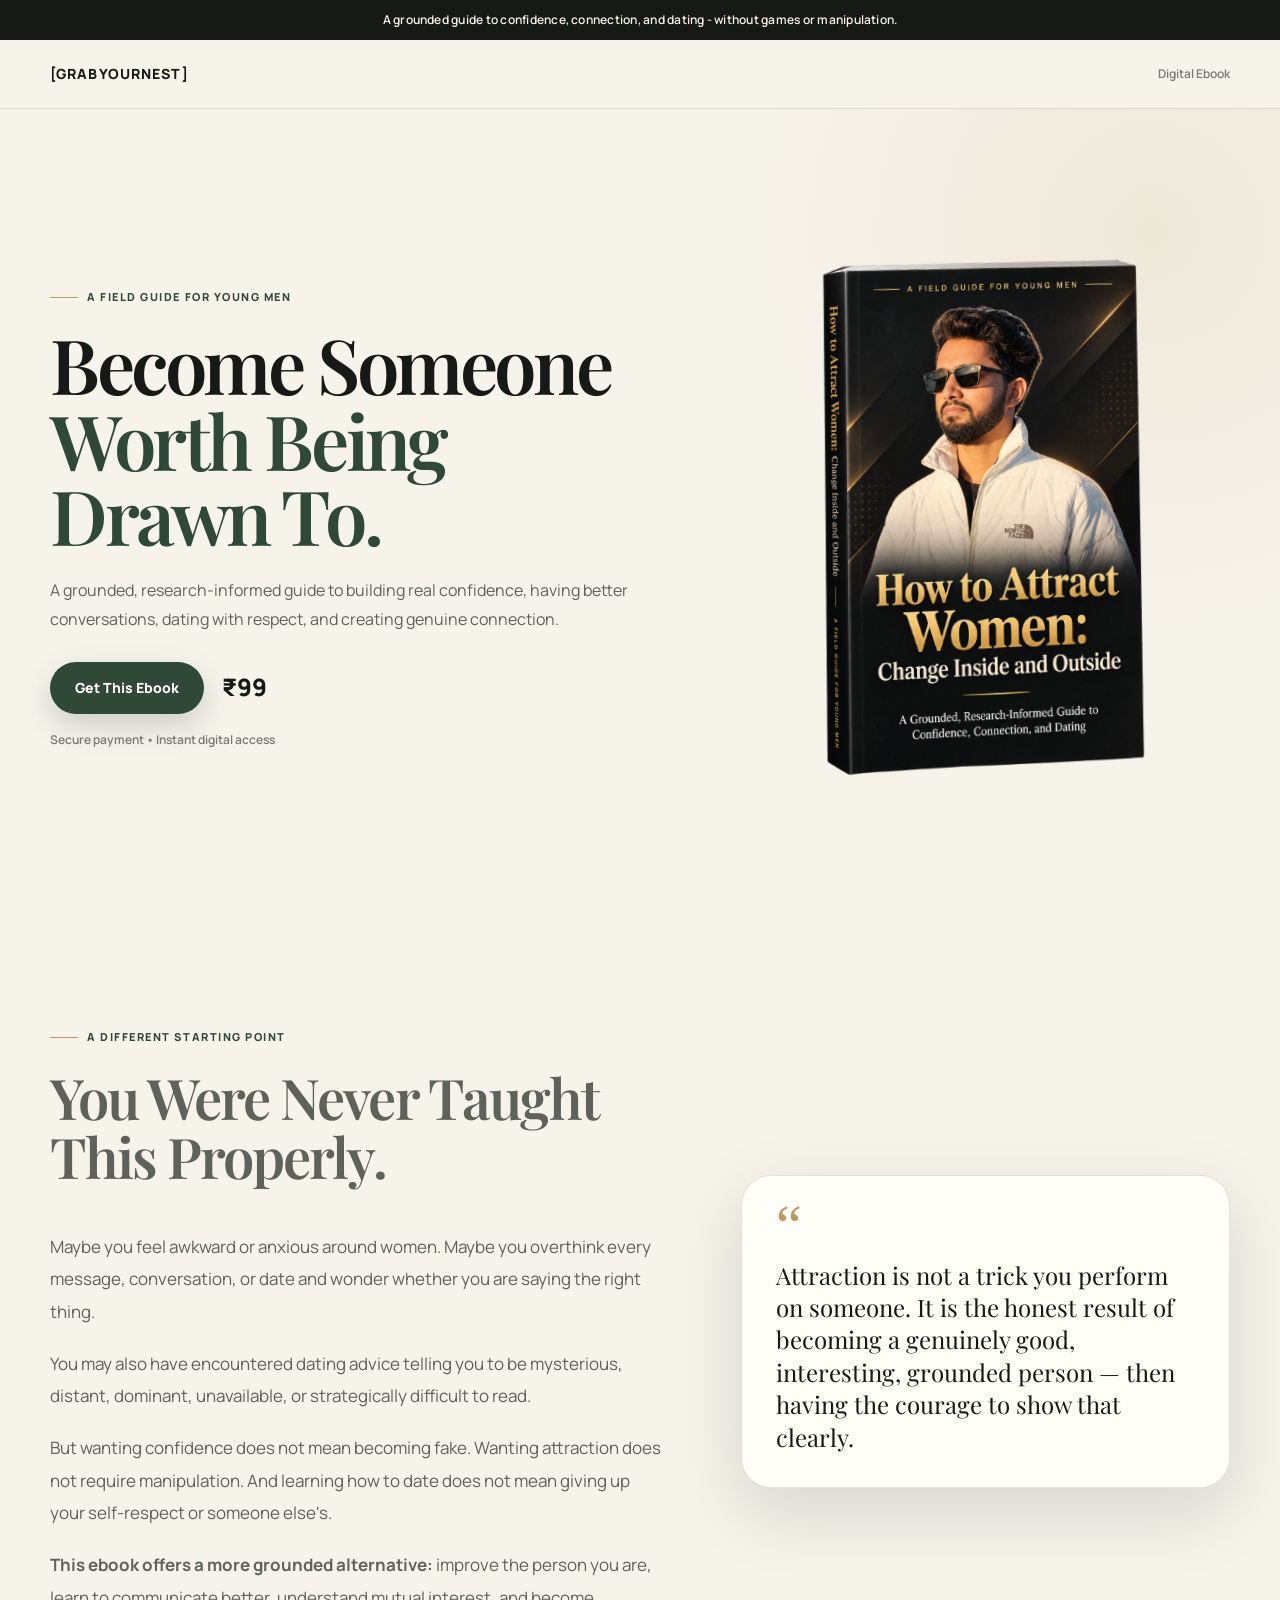
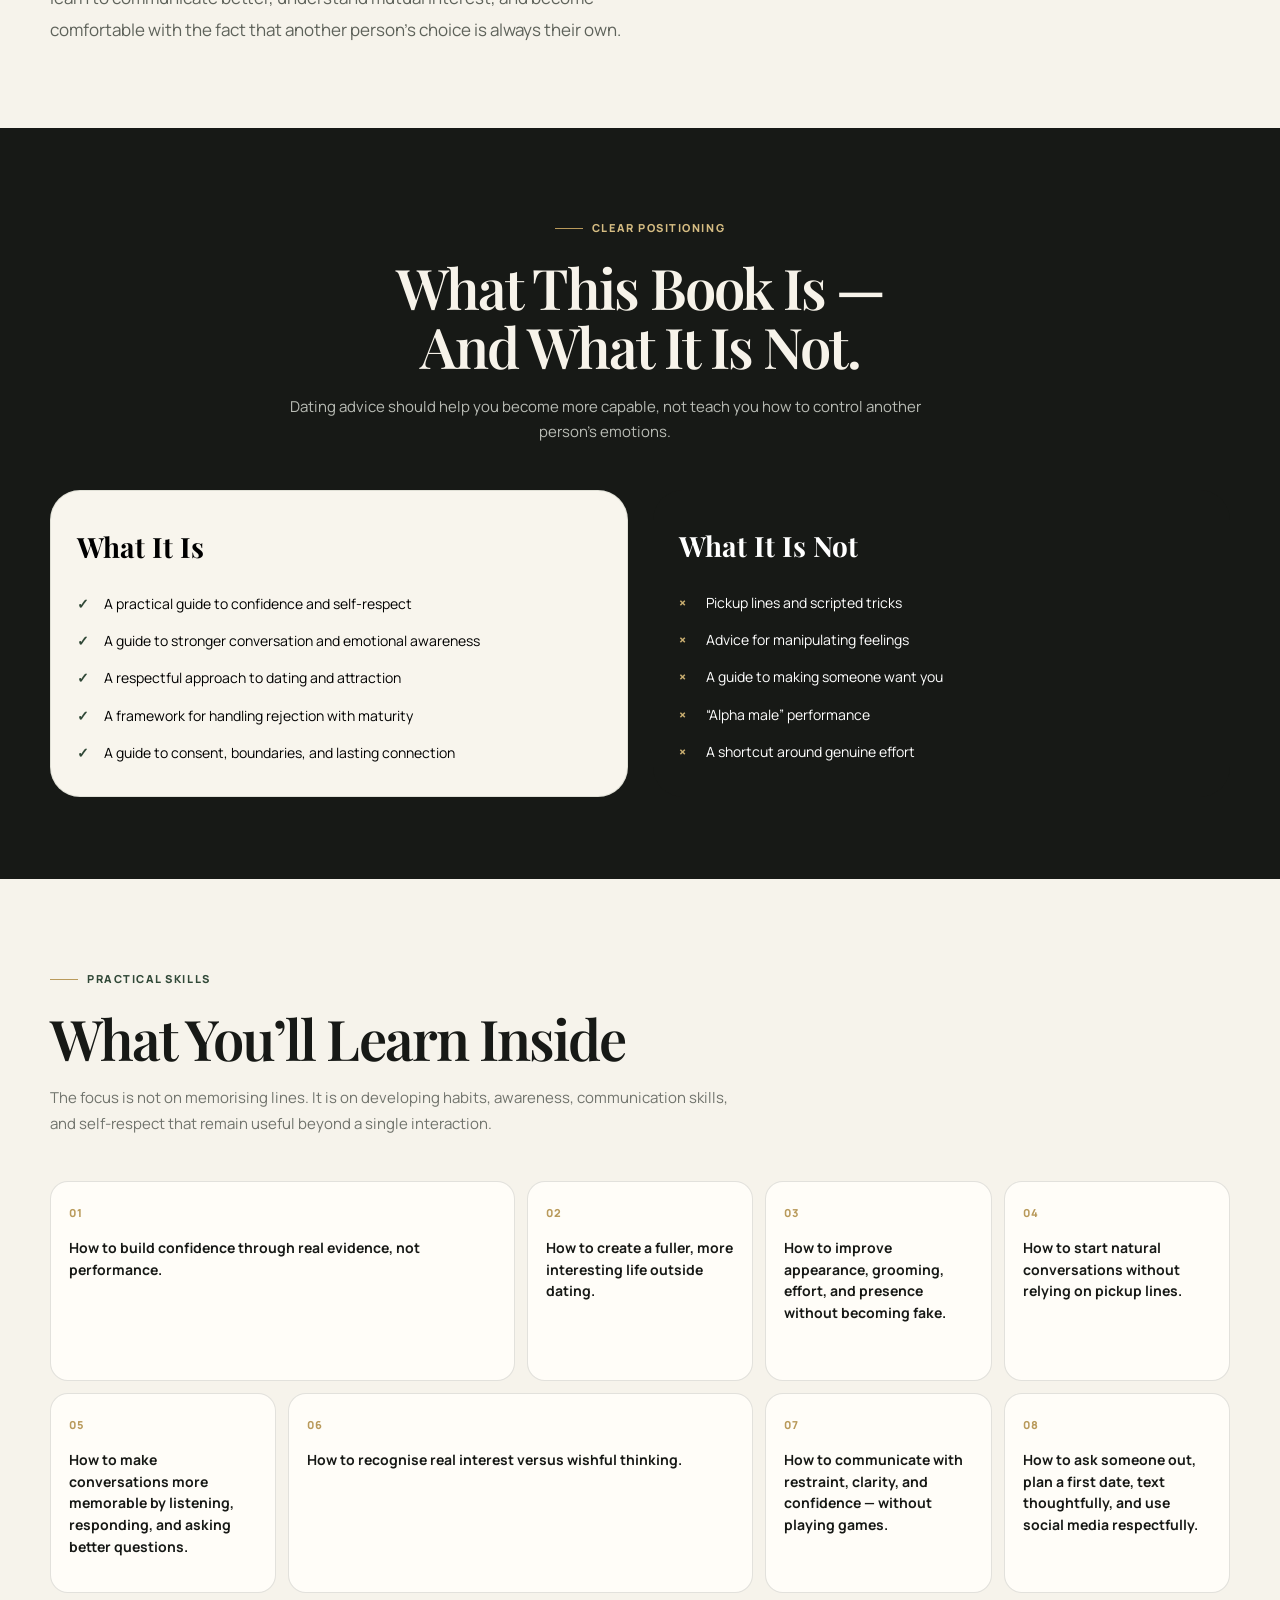
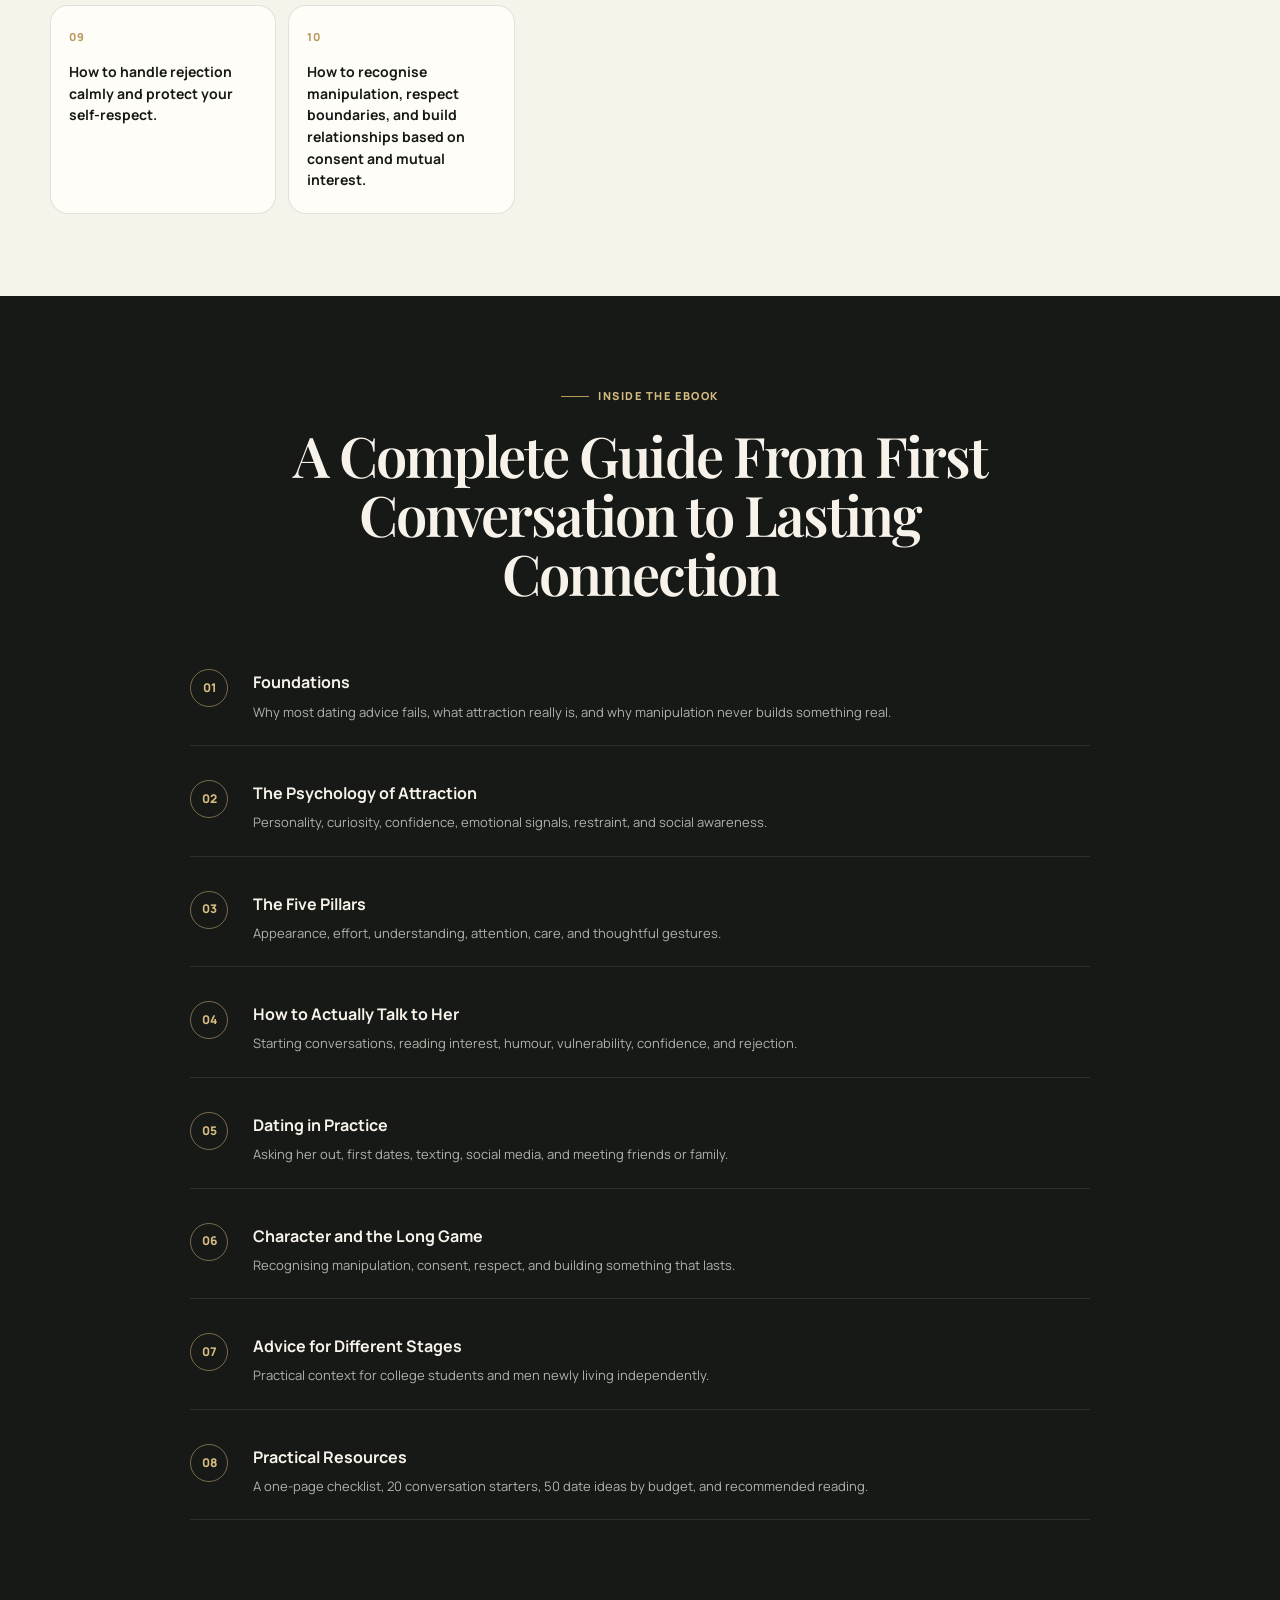
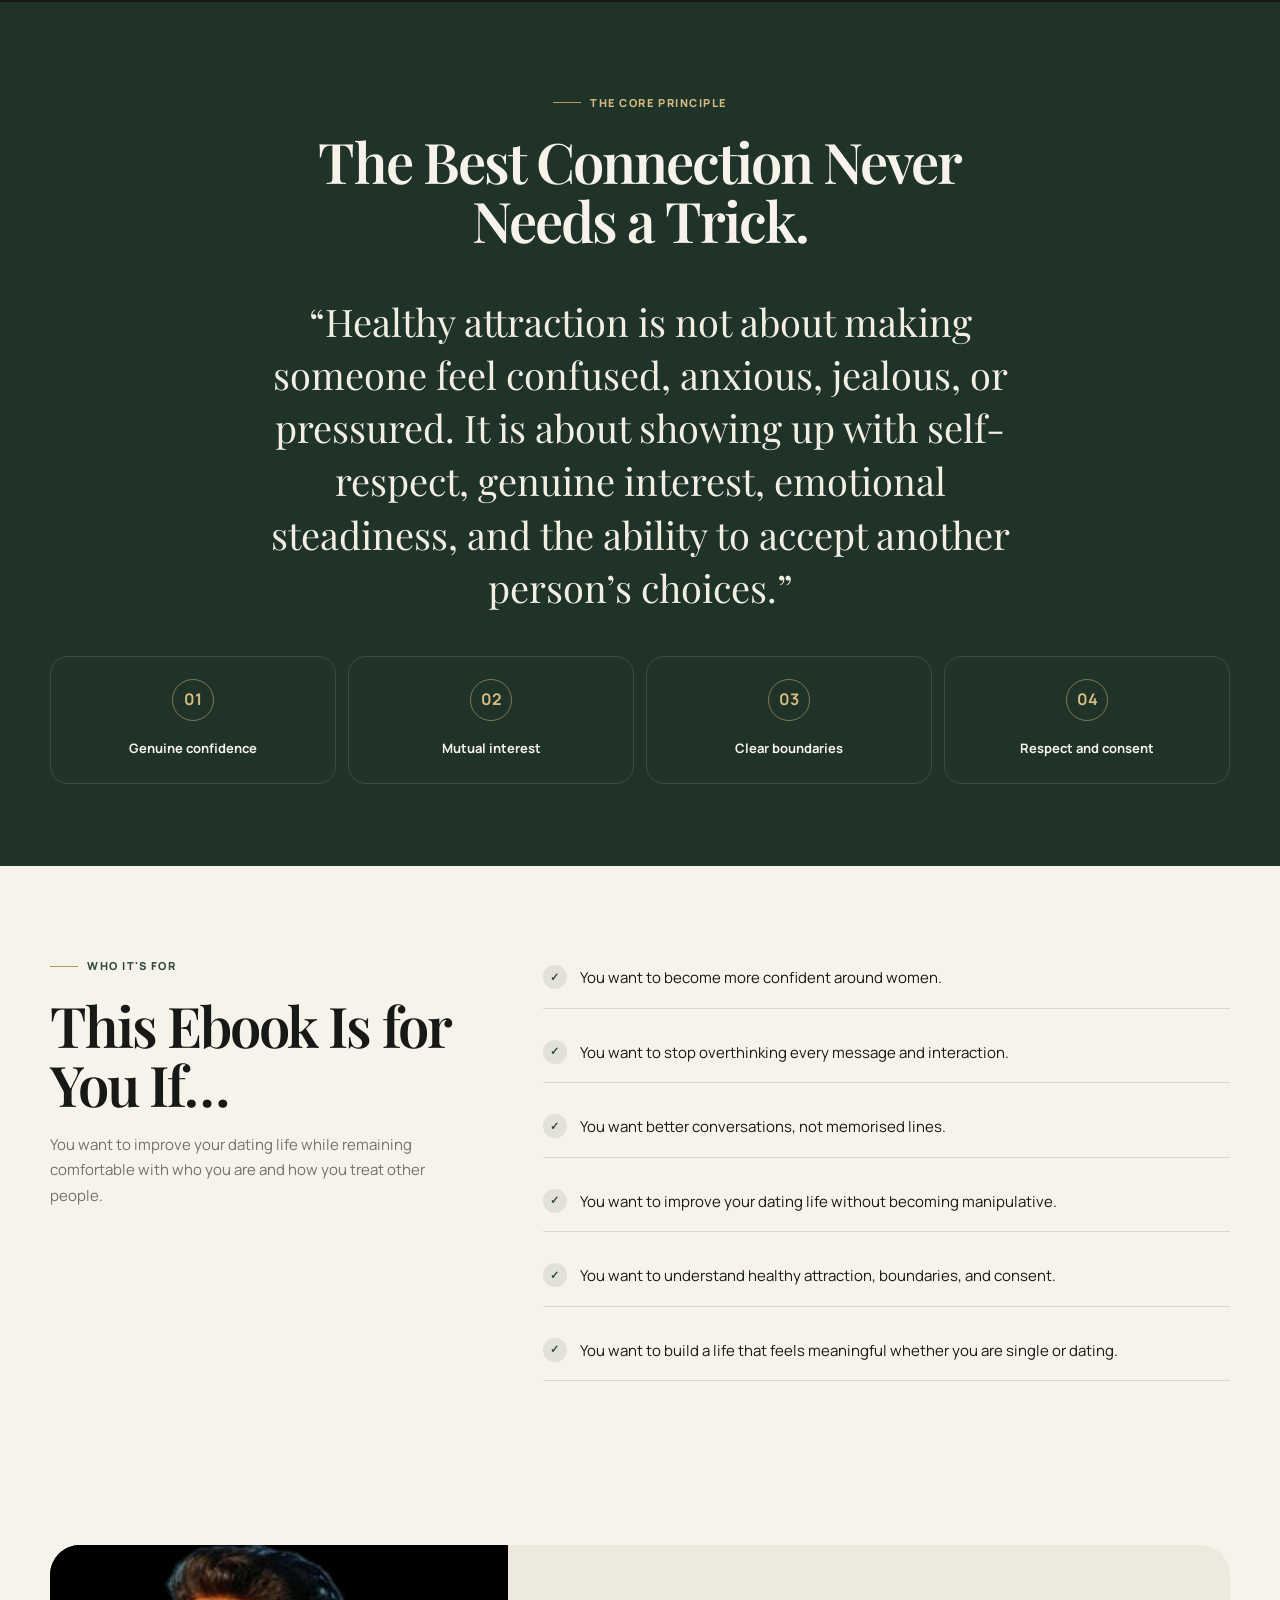
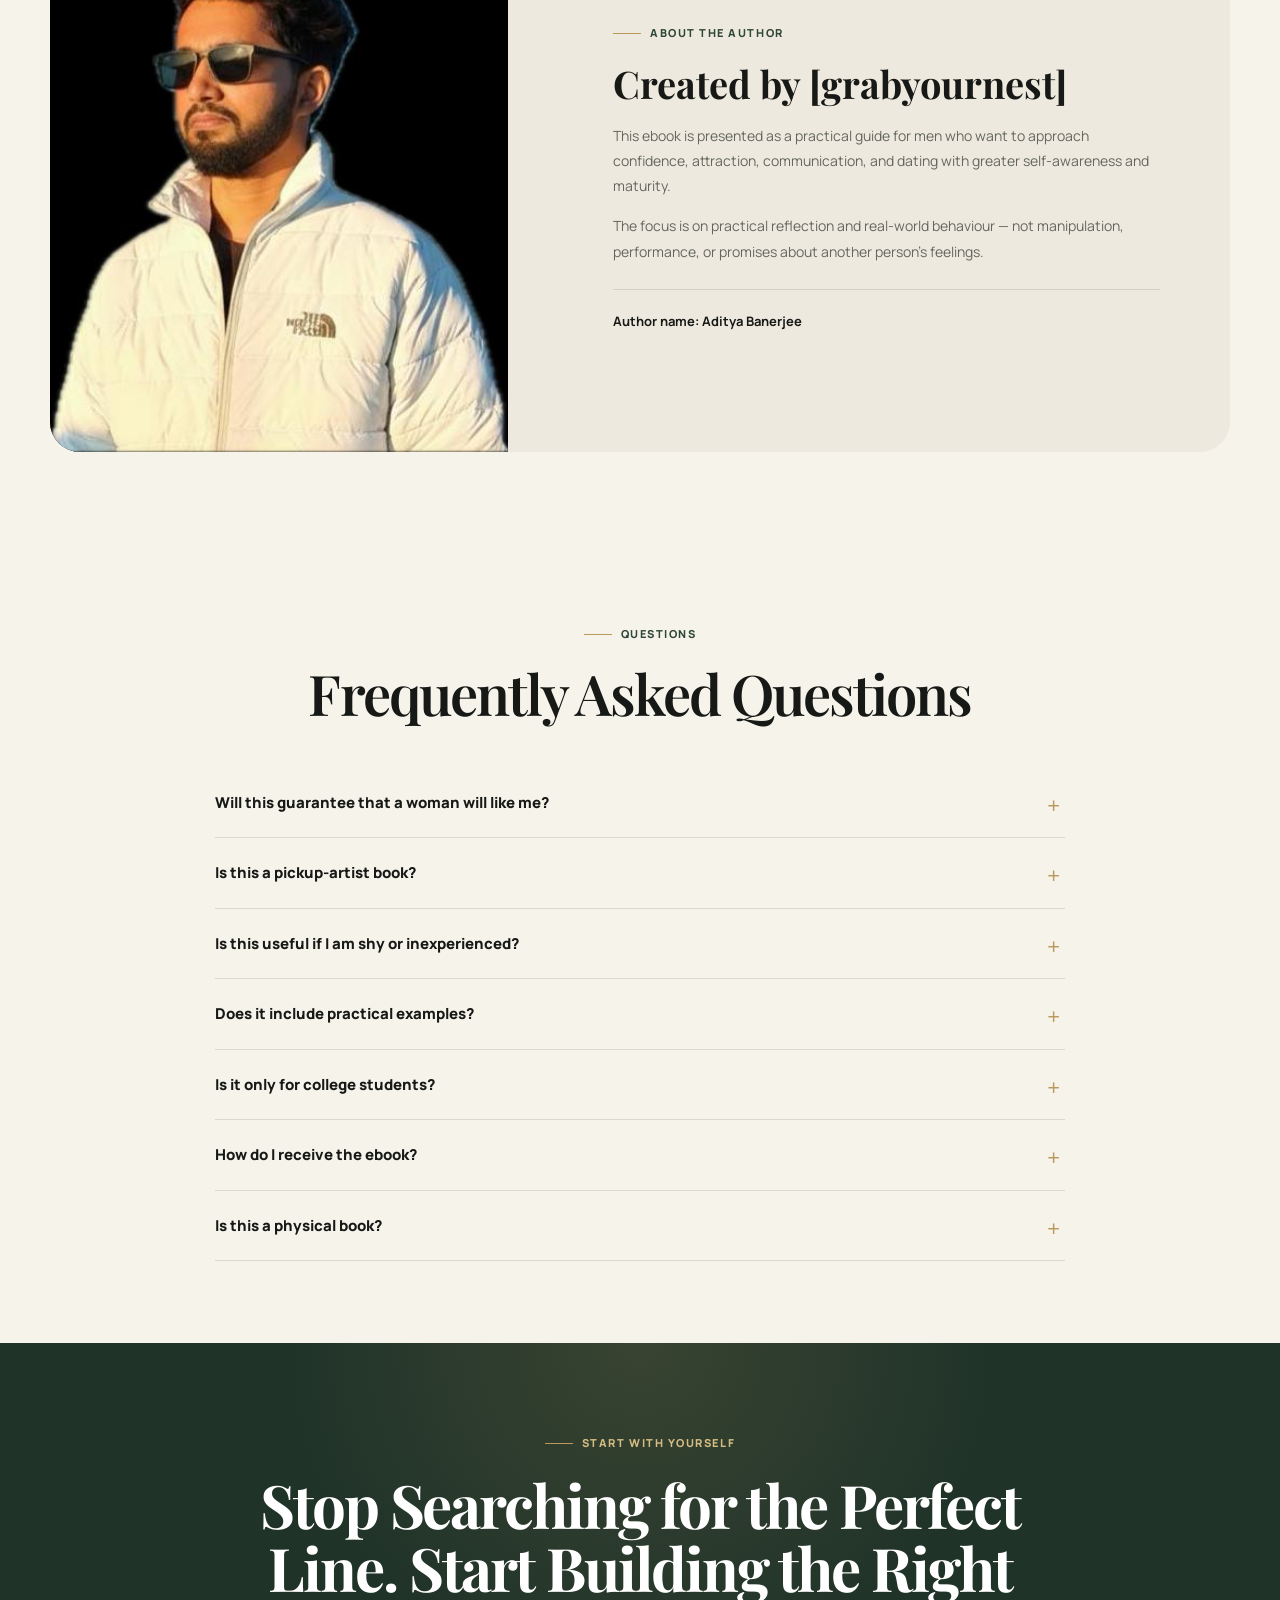
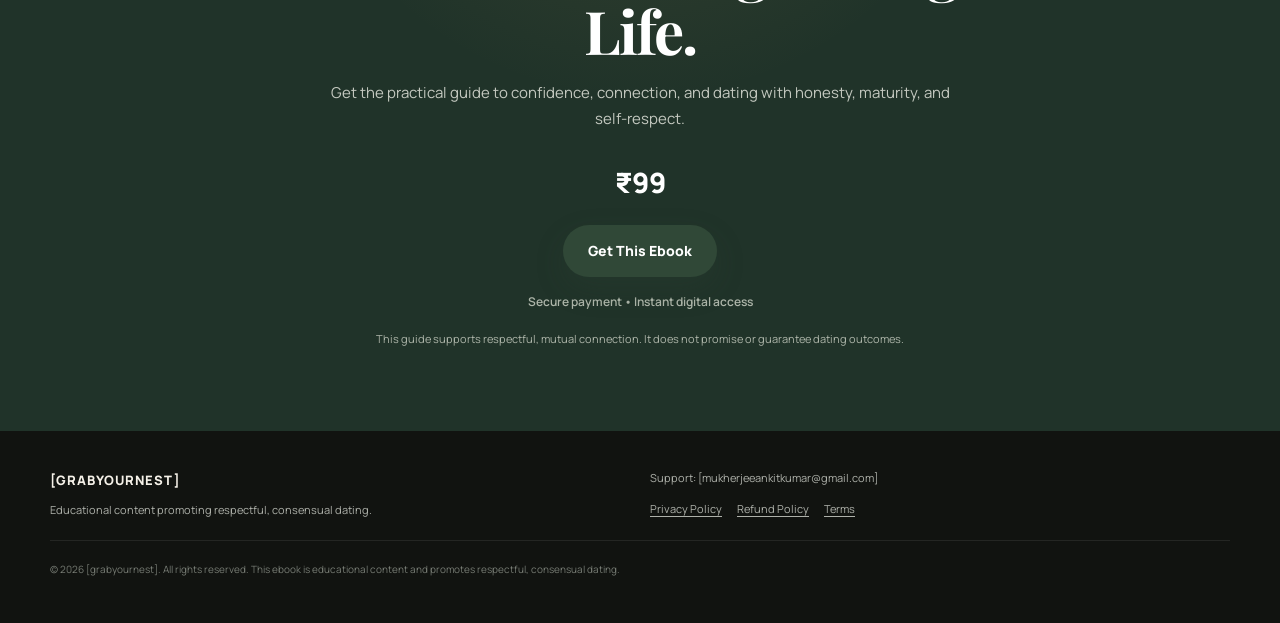
==== how-to-attract-women.html @ 6a9973fa "Add files via upload" ====
<!DOCTYPE html>
<html lang="en">
<head>
  <meta charset="UTF-8" />
  <meta
    name="viewport"
    content="width=device-width, initial-scale=1.0, viewport-fit=cover"
  />

  <title>How to Attract Women: Change Inside and Outside</title>

  <meta
    name="description"
    content="A grounded, research-informed guide to confidence, connection, and dating for young men."
  />

  <meta name="theme-color" content="#171916" />

  <!-- Premium editorial fonts -->
  <link rel="preconnect" href="https://fonts.googleapis.com" />
  <link rel="preconnect" href="https://fonts.gstatic.com" crossorigin />
  <link
    href="https://fonts.googleapis.com/css2?family=Manrope:wght@400;500;600;700;800&family=Playfair+Display:wght@500;600;700&display=swap"
    rel="stylesheet"
  />

  <style>
    :root {
      --charcoal: #171916;
      --charcoal-2: #20231f;
      --charcoal-3: #292d28;
      --ivory: #f6f3eb;
      --cream: #ebe6da;
      --white: #fffdf8;
      --olive: #68755b;
      --forest: #304837;
      --forest-dark: #203329;
      --gold: #b99a5b;
      --gold-light: #d5bc82;
      --muted: #777a73;
      --line: rgba(23, 25, 22, 0.12);
      --shadow: 0 24px 70px rgba(16, 19, 15, 0.13);

      --radius-sm: 12px;
      --radius-md: 20px;
      --radius-lg: 30px;

      --max-width: 1180px;
    }

    * {
      box-sizing: border-box;
      margin: 0;
      padding: 0;
    }

    html {
      scroll-behavior: smooth;
    }

    body {
      font-family: "Manrope", sans-serif;
      background: var(--ivory);
      color: var(--charcoal);
      line-height: 1.7;
      overflow-x: hidden;
      padding-bottom: 0;
    }

    img {
      max-width: 100%;
      display: block;
    }

    a {
      color: inherit;
      text-decoration: none;
    }

    button,
    a {
      -webkit-tap-highlight-color: transparent;
    }

    .container {
      width: min(calc(100% - 32px), var(--max-width));
      margin-inline: auto;
    }

    .serif {
      font-family: "Playfair Display", serif;
    }

    /* =========================================================
       CONFIGURATION
       Replace the values below before publishing.
       ========================================================= */

    :root {
      /*
        AUTHOR NAME:
        [ADITYA BANERJEE]
      */

      /*
        BRAND NAME:
        [grabyournest]
      */

      /*
        PRICE:
        99
      */
    }

    /* =========================================================
       Announcement bar
       ========================================================= */

    .announcement {
      background: var(--charcoal);
      color: #f5f1e8;
      text-align: center;
      font-size: 12px;
      font-weight: 600;
      letter-spacing: 0.02em;
      padding: 10px 16px;
    }

    /* =========================================================
       Header
       ========================================================= */

    .site-header {
      background: var(--ivory);
      border-bottom: 1px solid var(--line);
    }

    .header-inner {
      min-height: 68px;
      display: flex;
      align-items: center;
      justify-content: space-between;
      gap: 20px;
    }

    .brand {
      font-size: 14px;
      font-weight: 800;
      letter-spacing: 0.08em;
      text-transform: uppercase;
    }

    .header-label {
      color: var(--muted);
      font-size: 12px;
      font-weight: 600;
    }

    /* =========================================================
       Buttons
       ========================================================= */

    .btn {
      display: inline-flex;
      align-items: center;
      justify-content: center;
      min-height: 52px;
      padding: 0 24px;
      border-radius: 999px;
      border: 1px solid transparent;
      font-size: 14px;
      font-weight: 800;
      cursor: pointer;
      transition:
        transform 180ms ease,
        box-shadow 180ms ease,
        background 180ms ease;
    }

    .btn-primary {
      background: var(--forest);
      color: #fff;
      box-shadow: 0 12px 30px rgba(48, 72, 55, 0.2);
    }

    .btn-primary:hover {
      transform: translateY(-2px);
      box-shadow: 0 16px 35px rgba(48, 72, 55, 0.28);
    }

    .btn-dark {
      background: var(--charcoal);
      color: #fff;
    }

    .btn-outline {
      border-color: rgba(255, 255, 255, 0.25);
      color: #fff;
      background: transparent;
    }

    /* =========================================================
       Hero
       ========================================================= */

    .hero {
      position: relative;
      overflow: hidden;
      padding: 64px 0 78px;
      background:
        radial-gradient(circle at 90% 15%, rgba(185, 154, 91, 0.12), transparent 30%),
        var(--ivory);
    }

    .hero-grid {
      display: grid;
      gap: 48px;
      align-items: center;
    }

    .eyebrow {
      display: inline-flex;
      align-items: center;
      gap: 9px;
      color: var(--forest);
      font-size: 11px;
      font-weight: 800;
      letter-spacing: 0.14em;
      text-transform: uppercase;
      margin-bottom: 20px;
    }

    .eyebrow::before {
      content: "";
      width: 28px;
      height: 1px;
      background: var(--gold);
    }

    .hero h1 {
      max-width: 720px;
      font-family: "Playfair Display", serif;
      font-size: clamp(42px, 11vw, 76px);
      line-height: 0.99;
      letter-spacing: -0.045em;
      font-weight: 600;
      margin-bottom: 24px;
    }

    .hero h1 em {
      color: var(--forest);
      font-style: normal;
    }

    .hero-description {
      max-width: 650px;
      color: #5f625b;
      font-size: 16px;
      line-height: 1.8;
      margin-bottom: 28px;
    }

    .hero-actions {
      display: flex;
      flex-wrap: wrap;
      align-items: center;
      gap: 18px;
      margin-bottom: 16px;
    }

    .price {
      font-size: 24px;
      font-weight: 800;
      color: var(--charcoal);
    }

    .trust-line {
      color: var(--muted);
      font-size: 12px;
      font-weight: 600;
    }

    /* =========================================================
       Book Cover Artwork
       ========================================================= */

    .book-stage {
      min-height: 500px;
      display: grid;
      place-items: center;
      perspective: 1600px;
      position: relative;
    }

    .book-shadow {
      position: absolute;
      bottom: 8%;
      width: 70%;
      height: 40px;
      border-radius: 50%;
      background: rgba(20, 24, 20, 0.16);
      filter: blur(20px);
      transform: rotate(-4deg);
    }

    .book {
      width: min(74vw, 360px);
      aspect-ratio: 0.69;
      position: relative;
      transform: rotateY(-12deg) rotateX(3deg) rotateZ(-1.5deg);
      transform-style: preserve-3d;
      transition: transform 500ms ease;
      z-index: 2;
    }

    .book:hover {
      transform: rotateY(-5deg) rotateX(1deg) rotateZ(-0.5deg);
    }

    .book-cover {
      position: absolute;
      inset: 0;
      overflow: hidden;
      border-radius: 5px 10px 10px 5px;
      background:
        radial-gradient(circle at 75% 75%, rgba(185, 154, 91, 0.2), transparent 25%),
        linear-gradient(145deg, #18241d 0%, #273b2e 55%, #1c2921 100%);
      box-shadow:
        12px 18px 25px rgba(10, 14, 10, 0.25),
        inset 0 0 0 1px rgba(255,255,255,0.08);
      padding: 30px 25px 24px;
      color: #fff;
    }

    .book-cover::before {
      content: "";
      position: absolute;
      left: 0;
      top: 0;
      bottom: 0;
      width: 7px;
      background: linear-gradient(#a98c52, #d1b66f, #8c733f);
    }

    .book-cover::after {
      content: "";
      position: absolute;
      width: 210px;
      height: 210px;
      right: -90px;
      top: -80px;
      border: 1px solid rgba(213, 188, 130, 0.35);
      border-radius: 50%;
    }

    .cover-kicker {
      font-size: 8px;
      letter-spacing: 0.18em;
      text-transform: uppercase;
      color: #d7d0c1;
      font-weight: 700;
      margin-bottom: 22px;
    }

    .cover-title {
      font-family: "Playfair Display", serif;
      font-size: clamp(30px, 8vw, 47px);
      line-height: 0.95;
      letter-spacing: -0.045em;
      margin-bottom: 14px;
      max-width: 280px;
    }

    .cover-title span {
      color: #c8ad70;
    }

    .cover-subtitle {
      max-width: 245px;
      color: #d9ddd7;
      font-size: 9px;
      line-height: 1.5;
      margin-bottom: 18px;
    }

    .cover-rule {
      width: 45px;
      height: 2px;
      background: var(--gold-light);
      margin-bottom: 17px;
    }

    .cover-points {
      list-style: none;
      position: relative;
      z-index: 2;
    }

    .cover-points li {
      display: flex;
      align-items: center;
      gap: 8px;
      color: #eef0eb;
      font-size: 8px;
      margin-bottom: 8px;
    }

    .cover-points li::before {
      content: "✓";
      width: 16px;
      height: 16px;
      display: grid;
      place-items: center;
      border: 1px solid rgba(213, 188, 130, 0.7);
      border-radius: 50%;
      color: #d9bc7c;
      font-size: 8px;
    }

    .cover-author {
      position: absolute;
      left: 21%;
      right: 4%;
      bottom: 0;
      height: 47%;
      display: flex;
      align-items: flex-end;
      justify-content: flex-end;
      overflow: hidden;
    }

    .cover-author::before {
      content: "";
      position: absolute;
      width: 210px;
      height: 210px;
      bottom: -90px;
      right: -50px;
      border-radius: 50%;
      background: rgba(185, 154, 91, 0.1);
    }

    .cover-author img {
      position: relative;
      z-index: 2;
      width: 100%;
      height: 100%;
      object-fit: contain;
      object-position: bottom center;
      mix-blend-mode: screen;
      filter: saturate(0.82) contrast(1.05);
    }

    .cover-bottom {
      position: absolute;
      left: 22px;
      right: 22px;
      bottom: 15px;
      display: flex;
      justify-content: space-between;
      z-index: 4;
      font-size: 7px;
      text-transform: uppercase;
      letter-spacing: 0.12em;
      color: #d8d5ca;
    }

    .book-spine {
      position: absolute;
      left: -17px;
      top: 6px;
      bottom: 6px;
      width: 19px;
      transform-origin: right;
      transform: rotateY(55deg);
      background: linear-gradient(90deg, #111a15, #324a39);
      border-left: 1px solid rgba(255,255,255,0.1);
    }

    .book-spine span {
      position: absolute;
      top: 25%;
      left: 50%;
      writing-mode: vertical-rl;
      transform: translateX(-50%) rotate(180deg);
      font-size: 7px;
      letter-spacing: 0.1em;
      color: #ddd8cb;
      text-transform: uppercase;
      white-space: nowrap;
    }

    /* =========================================================
       Sections
       ========================================================= */

    section {
      padding: 82px 0;
    }

    .section-dark {
      background: var(--charcoal);
      color: #f7f3ea;
    }

    .section-green {
      background: var(--forest-dark);
      color: #f7f3ea;
    }

    .section-heading {
      max-width: 750px;
      margin-bottom: 45px;
    }

    .section-heading.center {
      margin-inline: auto;
      text-align: center;
    }

    .section-heading h2 {
      font-family: "Playfair Display", serif;
      font-size: clamp(34px, 7vw, 56px);
      line-height: 1.05;
      letter-spacing: -0.035em;
      font-weight: 600;
      margin-bottom: 18px;
    }

    .section-heading p {
      color: #70736c;
      font-size: 15px;
      max-width: 680px;
    }

    .section-dark .section-heading p,
    .section-green .section-heading p {
      color: #b9bcb5;
    }

    /* =========================================================
       Problem
       ========================================================= */

    .problem-grid {
      display: grid;
      gap: 42px;
      align-items: center;
    }

    .problem-copy {
      font-size: 17px;
      color: #5e625a;
      line-height: 1.9;
    }

    .problem-copy p + p {
      margin-top: 20px;
    }

    .quote-card {
      background: var(--white);
      border: 1px solid var(--line);
      border-radius: var(--radius-lg);
      padding: 34px;
      box-shadow: var(--shadow);
    }

    .quote-mark {
      color: var(--gold);
      font-family: Georgia, serif;
      font-size: 58px;
      line-height: 0.5;
      margin-bottom: 20px;
    }

    .quote-card p {
      font-family: "Playfair Display", serif;
      font-size: 24px;
      line-height: 1.35;
    }

    /* =========================================================
       Comparison
       ========================================================= */

    .comparison {
      display: grid;
      gap: 18px;
    }

    .comparison-card {
      border-radius: var(--radius-lg);
      padding: 32px 26px;
    }

    .comparison-card.is {
      background: #f8f5ed;
      border: 1px solid rgba(48, 72, 55, 0.12);
    }

    .comparison-card.is-not {
      background: var(--charcoal);
      color: #fff;
    }

    .comparison-card h3 {
      font-family: "Playfair Display", serif;
      font-size: 28px;
      margin-bottom: 22px;
    }

    .comparison-card ul {
      list-style: none;
      display: grid;
      gap: 14px;
    }

    .comparison-card li {
      position: relative;
      padding-left: 27px;
      font-size: 14px;
      line-height: 1.65;
    }

    .comparison-card.is li::before {
      content: "✓";
      position: absolute;
      left: 0;
      color: var(--forest);
      font-weight: 800;
    }

    .comparison-card.is-not li::before {
      content: "×";
      position: absolute;
      left: 0;
      color: #c8ad70;
      font-weight: 800;
    }

    /* =========================================================
       Benefit cards
       ========================================================= */

    .benefits-grid {
      display: grid;
      grid-template-columns: repeat(2, 1fr);
      gap: 12px;
    }

    .benefit-card {
      background: #fffdf8;
      border: 1px solid var(--line);
      border-radius: 18px;
      padding: 22px 18px;
      min-height: 170px;
    }

    .benefit-number {
      color: var(--gold);
      font-size: 11px;
      font-weight: 800;
      letter-spacing: 0.1em;
      margin-bottom: 14px;
    }

    .benefit-card h3 {
      font-size: 14px;
      line-height: 1.55;
      font-weight: 700;
    }

    /* =========================================================
       Roadmap
       ========================================================= */

    .roadmap {
      display: grid;
      gap: 12px;
    }

    .roadmap-item {
      display: grid;
      grid-template-columns: 45px 1fr;
      gap: 18px;
      padding: 22px 0;
      border-bottom: 1px solid rgba(255,255,255,0.1);
    }

    .roadmap-number {
      width: 38px;
      height: 38px;
      display: grid;
      place-items: center;
      border: 1px solid rgba(213, 188, 130, 0.5);
      border-radius: 50%;
      color: var(--gold-light);
      font-size: 12px;
      font-weight: 800;
    }

    .roadmap-item h3 {
      font-size: 16px;
      margin-bottom: 5px;
    }

    .roadmap-item p {
      color: #aeb3aa;
      font-size: 13px;
      line-height: 1.65;
    }

    /* =========================================================
       Ethical positioning
       ========================================================= */

    .ethics-intro {
      max-width: 800px;
      margin: 0 auto 42px;
      text-align: center;
      font-family: "Playfair Display", serif;
      font-size: clamp(24px, 5vw, 38px);
      line-height: 1.4;
      color: #f3eee4;
    }

    .ethics-grid {
      display: grid;
      grid-template-columns: repeat(2, 1fr);
      gap: 12px;
    }

    .ethics-item {
      border: 1px solid rgba(255,255,255,0.12);
      border-radius: 18px;
      padding: 22px 18px;
      text-align: center;
    }

    .ethics-icon {
      width: 42px;
      height: 42px;
      border: 1px solid rgba(213,188,130,0.5);
      border-radius: 50%;
      display: grid;
      place-items: center;
      margin: 0 auto 13px;
      color: var(--gold-light);
      font-weight: 700;
    }

    .ethics-item span {
      font-size: 13px;
      font-weight: 700;
    }

    /* =========================================================
       Audience
       ========================================================= */

    .audience-grid {
      display: grid;
      gap: 25px;
    }

    .audience-list {
      list-style: none;
      display: grid;
      gap: 14px;
    }

    .audience-list li {
      display: flex;
      gap: 13px;
      align-items: flex-start;
      padding: 17px 0;
      border-bottom: 1px solid var(--line);
      font-size: 15px;
    }

    .audience-list li::before {
      content: "✓";
      flex: 0 0 auto;
      width: 24px;
      height: 24px;
      display: grid;
      place-items: center;
      border-radius: 50%;
      background: rgba(48,72,55,0.1);
      color: var(--forest);
      font-size: 11px;
      font-weight: 800;
    }

    /* =========================================================
       Author
       ========================================================= */

    .author-card {
      display: grid;
      gap: 35px;
      background: #eee9de;
      border-radius: var(--radius-lg);
      overflow: hidden;
    }

    .author-photo {
      min-height: 400px;
      background:
        radial-gradient(circle at 50% 30%, rgba(185,154,91,0.2), transparent 40%),
        #242923;
      display: flex;
      align-items: flex-end;
      justify-content: center;
      overflow: hidden;
    }

    .author-photo img {
      width: 100%;
      height: 100%;
      max-height: 560px;
      object-fit: contain;
      object-position: bottom center;
    }

    .author-content {
      padding: 35px 28px 42px;
    }

    .author-content h2 {
      font-family: "Playfair Display", serif;
      font-size: 38px;
      line-height: 1.1;
      margin-bottom: 18px;
    }

    .author-content p {
      color: #64675f;
      font-size: 14px;
      line-height: 1.8;
    }

    .author-meta {
      margin-top: 25px;
      padding-top: 20px;
      border-top: 1px solid var(--line);
      display: grid;
      gap: 7px;
    }

    .author-meta strong {
      font-size: 13px;
    }

    .placeholder-note {
      color: #8b8069;
      font-size: 11px;
      font-weight: 700;
    }

    /* =========================================================
       FAQ
       ========================================================= */

    .faq {
      max-width: 850px;
      margin-inline: auto;
    }

    .faq details {
      border-bottom: 1px solid var(--line);
    }

    .faq summary {
      list-style: none;
      cursor: pointer;
      padding: 22px 40px 22px 0;
      position: relative;
      font-size: 15px;
      font-weight: 800;
    }

    .faq summary::-webkit-details-marker {
      display: none;
    }

    .faq summary::after {
      content: "+";
      position: absolute;
      right: 5px;
      top: 18px;
      font-size: 23px;
      font-weight: 400;
      color: var(--gold);
      transition: transform 180ms ease;
    }

    .faq details[open] summary::after {
      transform: rotate(45deg);
    }

    .faq-answer {
      padding: 0 35px 23px 0;
      color: #686b63;
      font-size: 14px;
      line-height: 1.8;
    }

    /* =========================================================
       Final CTA
       ========================================================= */

    .final-cta {
      background:
        radial-gradient(circle at 50% 0%, rgba(185,154,91,0.16), transparent 38%),
        var(--forest-dark);
      color: white;
      text-align: center;
    }

    .final-cta h2 {
      max-width: 760px;
      margin: 0 auto 18px;
      font-family: "Playfair Display", serif;
      font-size: clamp(35px, 8vw, 60px);
      line-height: 1.05;
      letter-spacing: -0.035em;
    }

    .final-cta p {
      max-width: 650px;
      margin: 0 auto 28px;
      color: #c4c9c0;
      font-size: 15px;
    }

    .final-price {
      font-size: 28px;
      font-weight: 800;
      margin-bottom: 18px;
    }

    .final-note {
      margin-top: 18px;
      font-size: 11px;
      color: #aeb6aa;
    }

    /* =========================================================
       Footer
       ========================================================= */

    footer {
      background: #111310;
      color: #aeb1aa;
      padding: 38px 0 45px;
    }

    .footer-grid {
      display: grid;
      gap: 20px;
    }

    .footer-brand {
      color: #f5f1e8;
      font-size: 13px;
      font-weight: 800;
      letter-spacing: 0.08em;
      text-transform: uppercase;
    }

    .footer-text {
      font-size: 11px;
      line-height: 1.7;
    }

    .footer-links {
      display: flex;
      flex-wrap: wrap;
      gap: 15px;
      font-size: 11px;
    }

    .footer-links a {
      text-decoration: underline;
      text-underline-offset: 3px;
    }

    .copyright {
      padding-top: 20px;
      border-top: 1px solid rgba(255,255,255,0.08);
      font-size: 10px;
      color: #777c74;
    }

    /* =========================================================
       Sticky mobile CTA
       ========================================================= */

    .mobile-cta {
      display: block;
      position: fixed;
      z-index: 100;
      left: 0;
      right: 0;
      bottom: 0;
      padding:
        10px
        14px
        calc(10px + env(safe-area-inset-bottom));
      background: rgba(17,19,16,0.96);
      backdrop-filter: blur(14px);
      border-top: 1px solid rgba(255,255,255,0.08);
    }

    .mobile-cta .btn {
      width: 100%;
    }

    /* =========================================================
       Reveal animation
       ========================================================= */

    .reveal {
      opacity: 0;
      transform: translateY(22px);
      transition:
        opacity 650ms ease,
        transform 650ms ease;
    }

    .reveal.visible {
      opacity: 1;
      transform: translateY(0);
    }

    /* =========================================================
       Responsive desktop
       ========================================================= */

    @media (min-width: 760px) {
      body {
        padding-bottom: 0;
      }

      .mobile-cta {
        display: none;
      }

      .hero {
        padding: 95px 0 110px;
      }

      .hero-grid {
        grid-template-columns: 1.1fr 0.9fr;
        gap: 70px;
      }

      .book-stage {
        min-height: 620px;
      }

      .book {
        width: 390px;
      }

      .problem-grid {
        grid-template-columns: 1fr 0.8fr;
        gap: 80px;
      }

      .comparison {
        grid-template-columns: 1fr 1fr;
        gap: 25px;
      }

      .benefits-grid {
        grid-template-columns: repeat(5, 1fr);
      }

      .benefit-card {
        min-height: 200px;
      }

      .benefit-card:nth-child(1),
      .benefit-card:nth-child(6) {
        grid-column: span 2;
      }

      .benefit-card:nth-child(2),
      .benefit-card:nth-child(3),
      .benefit-card:nth-child(4),
      .benefit-card:nth-child(5) {
        grid-column: span 1;
      }

      .roadmap {
        max-width: 900px;
        margin-inline: auto;
      }

      .ethics-grid {
        grid-template-columns: repeat(4, 1fr);
      }

      .audience-grid {
        grid-template-columns: 0.75fr 1.25fr;
        gap: 80px;
        align-items: start;
      }

      .author-card {
        grid-template-columns: 0.8fr 1.2fr;
        align-items: stretch;
      }

      .author-content {
        padding: 70px;
      }

      .footer-grid {
        grid-template-columns: 1fr 1fr;
        align-items: center;
      }

      .copyright {
        grid-column: 1 / -1;
      }
    }

    @media (prefers-reduced-motion: reduce) {
      html {
        scroll-behavior: auto;
      }

      *,
      *::before,
      *::after {
        transition: none !important;
        animation: none !important;
      }

      .reveal {
        opacity: 1;
        transform: none;
      }
    }
  </style>
</head>

<body>

  <!-- ========================================================
       ANNOUNCEMENT
       ======================================================== -->

  <div class="announcement">
    A grounded guide to confidence, connection, and dating - without games or manipulation.
  </div>

  <!-- ========================================================
       HEADER
       ======================================================== -->

  <header class="site-header">
    <div class="container header-inner">
      <!-- Replace [grabyournest] with your actual brand name -->
      <div class="brand">[grabyournest]</div>

      <div class="header-label">
        Digital Ebook
      </div>
    </div>
  </header>

  <main>

    <!-- ======================================================
         HERO
         ====================================================== -->

    <section class="hero">
      <div class="container hero-grid">

        <div class="hero-copy reveal">

          <div class="eyebrow">
            A Field Guide for Young Men
          </div>

          <h1>
            Become Someone
            <em>Worth Being Drawn To.</em>
          </h1>

          <p class="hero-description">
            A grounded, research-informed guide to building real confidence,
            having better conversations, dating with respect, and creating
            genuine connection.
          </p>

          <div class="hero-actions">

            <!--
              PAYMENT LINK PLACEHOLDER:
              Payment checkout is handled by Superprofile.
            -->
            <a
              class="btn btn-primary"
              href="https://superprofile.bio/vp/how-to-attract-women--296"
              data-payment-link
            >
              Get This Ebook
            </a>

            <!--
              PRICE PLACEHOLDER:
              The ebook price is 99.
            -->
            <span class="price">₹99</span>

          </div>

          <div class="trust-line">
            Secure payment • Instant digital access
          </div>

        </div>

        <!-- ==================================================
             BOOK COVER ARTWORK
             ================================================== -->

        <div class="book-stage reveal">

          <div class="book">
            <img
              class="book-cover-art"
              src="book-cover.png"
              alt="How to Attract Women: Change Inside and Outside book cover"
            />
          </div>
        </div>

      </div>
    </section>

    <!-- ======================================================
         PROBLEM / EMPATHY
         ====================================================== -->

    <section>
      <div class="container problem-grid">

        <div class="problem-copy reveal">

          <div class="eyebrow">
            A Different Starting Point
          </div>

          <div class="section-heading">
            <h2>You Were Never Taught This Properly.</h2>
          </div>

          <p>
            Maybe you feel awkward or anxious around women. Maybe you
            overthink every message, conversation, or date and wonder whether
            you are saying the right thing.
          </p>

          <p>
            You may also have encountered dating advice telling you to be
            mysterious, distant, dominant, unavailable, or strategically
            difficult to read.
          </p>

          <p>
            But wanting confidence does not mean becoming fake. Wanting
            attraction does not require manipulation. And learning how to date
            does not mean giving up your self-respect or someone else's.
          </p>

          <p>
            <strong>
              This ebook offers a more grounded alternative:
            </strong>
            improve the person you are, learn to communicate better, understand
            mutual interest, and become comfortable with the fact that another
            person's choice is always their own.
          </p>

        </div>

        <div class="quote-card reveal">

          <div class="quote-mark">“</div>

          <p>
            Attraction is not a trick you perform on someone. It is the honest
            result of becoming a genuinely good, interesting, grounded person —
            then having the courage to show that clearly.
          </p>

        </div>

      </div>
    </section>

    <!-- ======================================================
         WHAT IT IS / IS NOT
         ====================================================== -->

    <section class="section-dark">
      <div class="container">

        <div class="section-heading center reveal">
          <div class="eyebrow" style="color:#d5bc82;">
            Clear Positioning
          </div>

          <h2>
            What This Book Is —
            <br />
            And What It Is Not.
          </h2>

          <p>
            Dating advice should help you become more capable, not teach you
            how to control another person's emotions.
          </p>
        </div>

        <div class="comparison">

          <div class="comparison-card is reveal">
             <div style="color: black;">
    
                <h3 t>What It Is</h3>

            <ul>
              <li>A practical guide to confidence and self-respect</li>
              <li>A guide to stronger conversation and emotional awareness</li>
              <li>A respectful approach to dating and attraction</li>
              <li>A framework for handling rejection with maturity</li>
              <li>A guide to consent, boundaries, and lasting connection</li>
            </ul>
          </div>
       </div>

          <div class="comparison-card is-not reveal">
            <h3>What It Is Not</h3>

            <ul>
              <li>Pickup lines and scripted tricks</li>
              <li>Advice for manipulating feelings</li>
              <li>A guide to making someone want you</li>
              <li>“Alpha male” performance</li>
              <li>A shortcut around genuine effort</li>
            </ul>
          </div>

        </div>
      </div>
    </section>

    <!-- ======================================================
         WHAT YOU LEARN
         ====================================================== -->

    <section>
      <div class="container">

        <div class="section-heading reveal">
          <div class="eyebrow">
            Practical Skills
          </div>

          <h2>What You’ll Learn Inside</h2>

          <p>
            The focus is not on memorising lines. It is on developing habits,
            awareness, communication skills, and self-respect that remain useful
            beyond a single interaction.
          </p>
        </div>

        <div class="benefits-grid">

          <article class="benefit-card reveal">
            <div class="benefit-number">01</div>
            <h3>
              How to build confidence through real evidence, not performance.
            </h3>
          </article>

          <article class="benefit-card reveal">
            <div class="benefit-number">02</div>
            <h3>
              How to create a fuller, more interesting life outside dating.
            </h3>
          </article>

          <article class="benefit-card reveal">
            <div class="benefit-number">03</div>
            <h3>
              How to improve appearance, grooming, effort, and presence without
              becoming fake.
            </h3>
          </article>

          <article class="benefit-card reveal">
            <div class="benefit-number">04</div>
            <h3>
              How to start natural conversations without relying on pickup lines.
            </h3>
          </article>

          <article class="benefit-card reveal">
            <div class="benefit-number">05</div>
            <h3>
              How to make conversations more memorable by listening, responding,
              and asking better questions.
            </h3>
          </article>

          <article class="benefit-card reveal">
            <div class="benefit-number">06</div>
            <h3>
              How to recognise real interest versus wishful thinking.
            </h3>
          </article>

          <article class="benefit-card reveal">
            <div class="benefit-number">07</div>
            <h3>
              How to communicate with restraint, clarity, and confidence —
              without playing games.
            </h3>
          </article>

          <article class="benefit-card reveal">
            <div class="benefit-number">08</div>
            <h3>
              How to ask someone out, plan a first date, text thoughtfully,
              and use social media respectfully.
            </h3>
          </article>

          <article class="benefit-card reveal">
            <div class="benefit-number">09</div>
            <h3>
              How to handle rejection calmly and protect your self-respect.
            </h3>
          </article>

          <article class="benefit-card reveal">
            <div class="benefit-number">10</div>
            <h3>
              How to recognise manipulation, respect boundaries, and build
              relationships based on consent and mutual interest.
            </h3>
          </article>

        </div>
      </div>
    </section>

    <!-- ======================================================
         INSIDE THE EBOOK / ROADMAP
         ====================================================== -->

    <section class="section-dark">
      <div class="container">

        <div class="section-heading center reveal">
          <div class="eyebrow" style="color:#d5bc82;">
            Inside The Ebook
          </div>

          <h2>
            A Complete Guide From First Conversation to Lasting Connection
          </h2>
        </div>

        <div class="roadmap">

          <article class="roadmap-item reveal">
            <div class="roadmap-number">01</div>
            <div>
              <h3>Foundations</h3>
              <p>
                Why most dating advice fails, what attraction really is,
                and why manipulation never builds something real.
              </p>
            </div>
          </article>

          <article class="roadmap-item reveal">
            <div class="roadmap-number">02</div>
            <div>
              <h3>The Psychology of Attraction</h3>
              <p>
                Personality, curiosity, confidence, emotional signals,
                restraint, and social awareness.
              </p>
            </div>
          </article>

          <article class="roadmap-item reveal">
            <div class="roadmap-number">03</div>
            <div>
              <h3>The Five Pillars</h3>
              <p>
                Appearance, effort, understanding, attention, care,
                and thoughtful gestures.
              </p>
            </div>
          </article>

          <article class="roadmap-item reveal">
            <div class="roadmap-number">04</div>
            <div>
              <h3>How to Actually Talk to Her</h3>
              <p>
                Starting conversations, reading interest, humour,
                vulnerability, confidence, and rejection.
              </p>
            </div>
          </article>

          <article class="roadmap-item reveal">
            <div class="roadmap-number">05</div>
            <div>
              <h3>Dating in Practice</h3>
              <p>
                Asking her out, first dates, texting, social media,
                and meeting friends or family.
              </p>
            </div>
          </article>

          <article class="roadmap-item reveal">
            <div class="roadmap-number">06</div>
            <div>
              <h3>Character and the Long Game</h3>
              <p>
                Recognising manipulation, consent, respect, and building
                something that lasts.
              </p>
            </div>
          </article>

          <article class="roadmap-item reveal">
            <div class="roadmap-number">07</div>
            <div>
              <h3>Advice for Different Stages</h3>
              <p>
                Practical context for college students and men newly
                living independently.
              </p>
            </div>
          </article>

          <article class="roadmap-item reveal">
            <div class="roadmap-number">08</div>
            <div>
              <h3>Practical Resources</h3>
              <p>
                A one-page checklist, 20 conversation starters, 50 date ideas
                by budget, and recommended reading.
              </p>
            </div>
          </article>

        </div>

      </div>
    </section>

    <!-- ======================================================
         ETHICAL POSITIONING
         ====================================================== -->

    <section class="section-green">
      <div class="container">

        <div class="section-heading center reveal">
          <div class="eyebrow" style="color:#d5bc82;">
            The Core Principle
          </div>

          <h2>The Best Connection Never Needs a Trick.</h2>
        </div>

        <p class="ethics-intro reveal">
          “Healthy attraction is not about making someone feel confused,
          anxious, jealous, or pressured. It is about showing up with
          self-respect, genuine interest, emotional steadiness, and the ability
          to accept another person’s choices.”
        </p>

        <div class="ethics-grid">

          <div class="ethics-item reveal">
            <div class="ethics-icon">01</div>
            <span>Genuine confidence</span>
          </div>

          <div class="ethics-item reveal">
            <div class="ethics-icon">02</div>
            <span>Mutual interest</span>
          </div>

          <div class="ethics-item reveal">
            <div class="ethics-icon">03</div>
            <span>Clear boundaries</span>
          </div>

          <div class="ethics-item reveal">
            <div class="ethics-icon">04</div>
            <span>Respect and consent</span>
          </div>

        </div>

      </div>
    </section>

    <!-- ======================================================
         WHO THIS IS FOR
         ====================================================== -->

    <section>
      <div class="container audience-grid">

        <div class="section-heading reveal">
          <div class="eyebrow">
            Who It's For
          </div>

          <h2>This Ebook Is for You If…</h2>

          <p>
            You want to improve your dating life while remaining comfortable
            with who you are and how you treat other people.
          </p>
        </div>

        <ul class="audience-list">

          <li class="reveal">
            You want to become more confident around women.
          </li>

          <li class="reveal">
            You want to stop overthinking every message and interaction.
          </li>

          <li class="reveal">
            You want better conversations, not memorised lines.
          </li>

          <li class="reveal">
            You want to improve your dating life without becoming manipulative.
          </li>

          <li class="reveal">
            You want to understand healthy attraction, boundaries, and consent.
          </li>

          <li class="reveal">
            You want to build a life that feels meaningful whether you are
            single or dating.
          </li>

        </ul>

      </div>
    </section>

    <!-- ======================================================
         AUTHOR
         ====================================================== -->

    <section>
      <div class="container">

        <div class="author-card reveal">

          <div class="author-photo">

            <!-- Author portrait provided with this page. -->
            <img
              src="author-photo.jpeg"
              alt="Aditya Banerjee"
              loading="lazy"
            />

          </div>

          <div class="author-content">

            <div class="eyebrow">
              About the Author
            </div>

            <h2>
              Created by [grabyournest]
            </h2>

            <p>
              This ebook is presented as a practical guide for men who want to
              approach confidence, attraction, communication, and dating with
              greater self-awareness and maturity.
            </p>

            <p style="margin-top:15px;">
              The focus is on practical reflection and real-world behaviour —
              not manipulation, performance, or promises about another person's
              feelings.
            </p>

            <div class="author-meta">

              <strong>
                Author name: Aditya Banerjee
              </strong>

              <span class="placeholder-note">
                   </span>

              <!--
                IMPORTANT:
                Replace the placeholder above with a factual biography
                and genuine credentials only.
                Do not publish invented qualifications.
              -->

            </div>

          </div>

        </div>

      </div>
    </section>

    <!-- ======================================================
         FAQ
         ====================================================== -->

    <section>
      <div class="container">

        <div class="section-heading center reveal">
          <div class="eyebrow">
            Questions
          </div>

          <h2>Frequently Asked Questions</h2>
        </div>

        <div class="faq">

          <details class="reveal">
            <summary>
              Will this guarantee that a woman will like me?
            </summary>

            <div class="faq-answer">
              No. Attraction is personal and mutual. This guide helps you
              build confidence, social skills, and healthier habits — not
              control another person's choices.
            </div>
          </details>

          <details class="reveal">
            <summary>
              Is this a pickup-artist book?
            </summary>

            <div class="faq-answer">
              No. It specifically rejects manipulation, games, pressure,
              and scripted tactics.
            </div>
          </details>

          <details class="reveal">
            <summary>
              Is this useful if I am shy or inexperienced?
            </summary>

            <div class="faq-answer">
              Yes. It is designed for men who are starting from uncertainty
              and want practical, respectful guidance.
            </div>
          </details>

          <details class="reveal">
            <summary>
              Does it include practical examples?
            </summary>

            <div class="faq-answer">
              Yes. It includes conversation starters, first-date ideas,
              self-reflection prompts, real-world examples, a checklist,
              and practical guidance.
            </div>
          </details>

          <details class="reveal">
            <summary>
              Is it only for college students?
            </summary>

            <div class="faq-answer">
              No. There are sections specifically relevant to college life
              and to men who are newly living independently.
            </div>
          </details>

          <details class="reveal">
            <summary>
              How do I receive the ebook?
            </summary>

            <div class="faq-answer">
              After successful payment, you will automatically be redirected
              to an order-confirmation page where you can download your ebook.
            </div>
          </details>

          <details class="reveal">
            <summary>
              Is this a physical book?
            </summary>

            <div class="faq-answer">
              No. This is a digital ebook that you can read on your phone,
              tablet, laptop, or computer.
            </div>
          </details>

        </div>

      </div>
    </section>

    <!-- ======================================================
         FINAL CTA
         ====================================================== -->

    <section class="final-cta">
      <div class="container">

        <div class="eyebrow" style="color:#d5bc82; justify-content:center;">
          Start With Yourself
        </div>

        <h2 class="reveal">
          Stop Searching for the Perfect Line.
          Start Building the Right Life.
        </h2>

        <p class="reveal">
          Get the practical guide to confidence, connection, and dating with
          honesty, maturity, and self-respect.
        </p>

        <!--
          PRICE PLACEHOLDER:
          The price is 99.
        -->
        <div class="final-price reveal">
          ₹99
        </div>

        <!--
          PAYMENT LINK PLACEHOLDER:
          Checkout opens at the configured Superprofile payment page.
        -->
        <a
          class="btn btn-primary reveal"
          href="https://superprofile.bio/vp/how-to-attract-women--296"
          data-payment-link
        >
          Get This Ebook
        </a>

        <div class="trust-line" style="color:#aeb6aa; margin-top:15px;">
          Secure payment • Instant digital access
        </div>

        <div class="final-note">
          This guide supports respectful, mutual connection.
          It does not promise or guarantee dating outcomes.
        </div>

      </div>
    </section>

  </main>

  <!-- ========================================================
       FOOTER
       ======================================================== -->

  <footer>
    <div class="container footer-grid">

      <div>
        <!-- Replace [grabyournest] with your actual brand name -->
        <div class="footer-brand">[grabyournest]</div>

        <p class="footer-text" style="margin-top:10px;">
          Educational content promoting respectful, consensual dating.
        </p>
      </div>

      <div>

        <!--
          SUPPORT EMAIL:
          Replace [mukherjeeankitkumar@gmail.com] with your support email.
        -->
        <p class="footer-text">
          Support:
          <a href="mailto:[mukherjeeankitkumar@gmail.com]">
            [mukherjeeankitkumar@gmail.com]
          </a>
        </p>

        <div class="footer-links" style="margin-top:12px;">

          <!-- Replace # with your actual policy URLs -->
          <a href="#">Privacy Policy</a>
          <a href="#">Refund Policy</a>
          <a href="#">Terms</a>

        </div>

      </div>

      <div class="copyright">
        © <span id="year"></span> [grabyournest]. All rights reserved.
        This ebook is educational content and promotes respectful,
        consensual dating.
      </div>

    </div>
  </footer>

  <!-- ========================================================
       STICKY MOBILE CTA
       ======================================================== -->

  <div class="mobile-cta">

    <!--
      PAYMENT LINK PLACEHOLDER:
      Checkout opens at the configured Superprofile payment page.
    -->
    <a
      class="btn btn-primary"
      href="https://superprofile.bio/vp/how-to-attract-women--296"
      data-payment-link
    >
      Get This Ebook
    </a>

  </div>

  <!-- ========================================================
       JAVASCRIPT
       ======================================================== -->

  <script>
    /*
      ==========================================================
      MAIN CONFIGURATION

      Replace these values before publishing:

      AUTHOR:
      [ADITYA BANERJEE]

      BRAND:
      [grabyournest]

      PRICE:
      99

      PAYMENT:
      https://superprofile.bio/vp/how-to-attract-women--296

      DOWNLOAD:
      [SECURE_EBOOK_DOWNLOAD_LINK]

      THANK-YOU PAGE:
      [THANK_YOU_PAGE_URL]

      SUPPORT:
      [mukherjeeankitkumar@gmail.com]
      ==========================================================
    */

    const CONFIG = {
      paymentUrl: "https://superprofile.bio/vp/how-to-attract-women--296",
      thankYouUrl: "[THANK_YOU_PAGE_URL]",
      authorName: "[ADITYA BANERJEE]",
      brandName: "[grabyournest]",
      price: "Rs. 99",
      supportEmail: "[mukherjeeankitkumar@gmail.com]"
    };

    /*
      Apply payment URL to every sales-page CTA.
    */
    document.querySelectorAll("[data-payment-link]").forEach((link) => {
      link.href = CONFIG.paymentUrl;
    });

    /*
      Current year.
    */
    document.getElementById("year").textContent =
      new Date().getFullYear();

    /*
      Gentle scroll-reveal animation.
    */
    const revealElements = document.querySelectorAll(".reveal");

    if ("IntersectionObserver" in window) {
      const observer = new IntersectionObserver(
        (entries, obs) => {
          entries.forEach((entry) => {
            if (entry.isIntersecting) {
              entry.target.classList.add("visible");
              obs.unobserve(entry.target);
            }
          });
        },
        {
          threshold: 0.08,
          rootMargin: "0px 0px -30px 0px"
        }
      );

      revealElements.forEach((element) => {
        observer.observe(element);
      });
    } else {
      revealElements.forEach((element) => {
        element.classList.add("visible");
      });
    }
  </script>

</body>
</html>
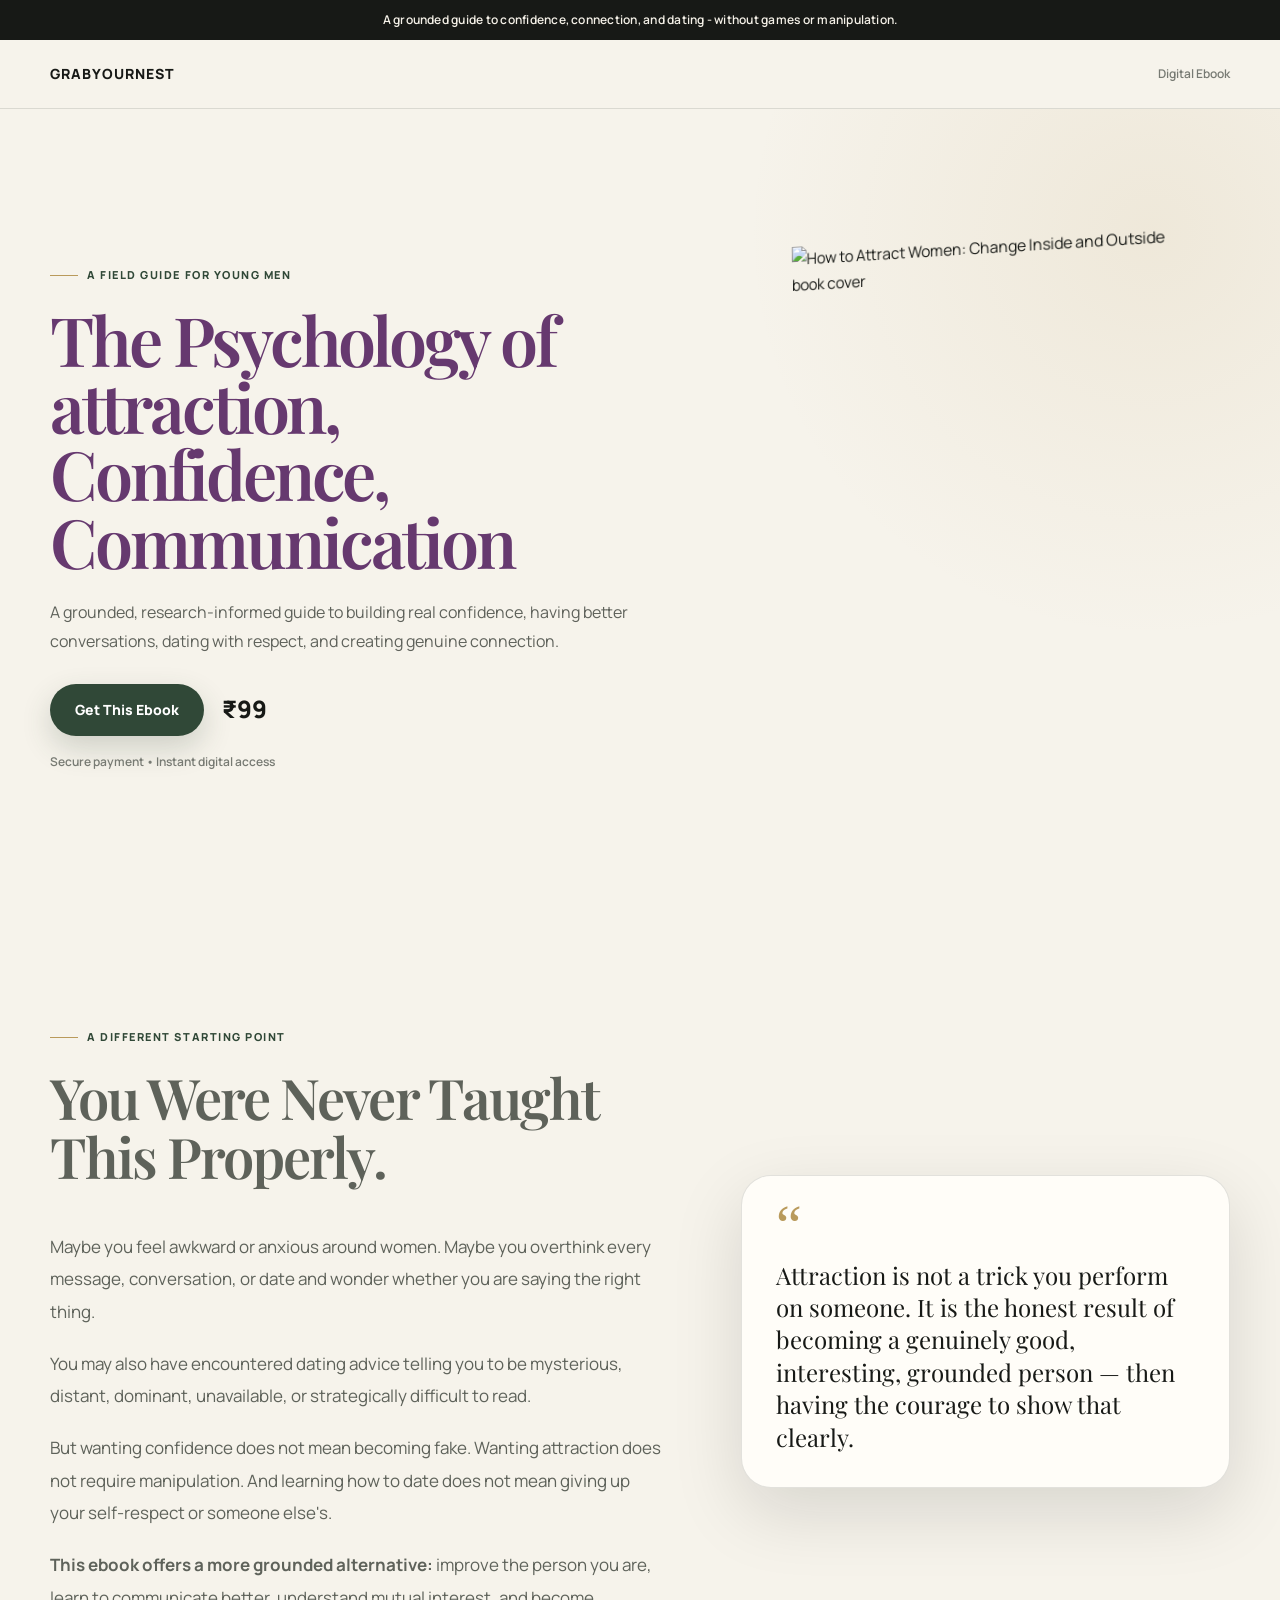
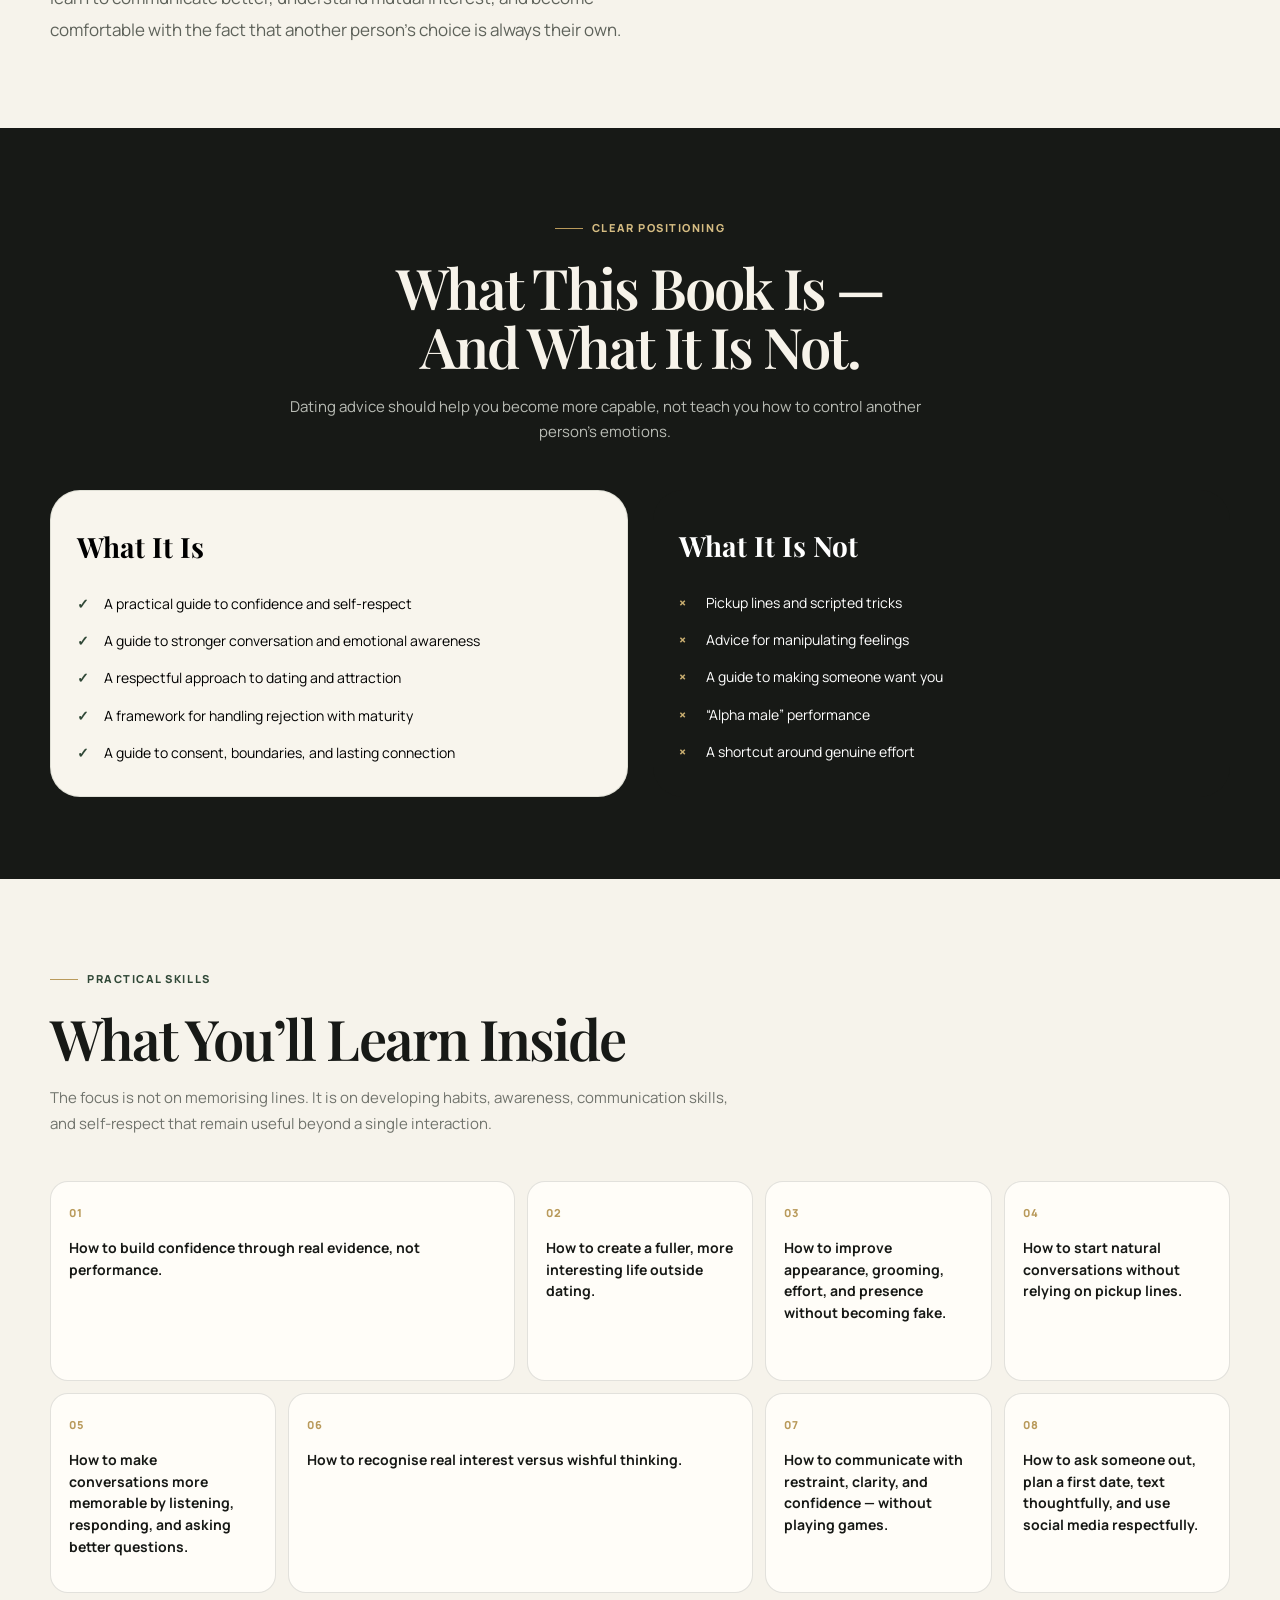
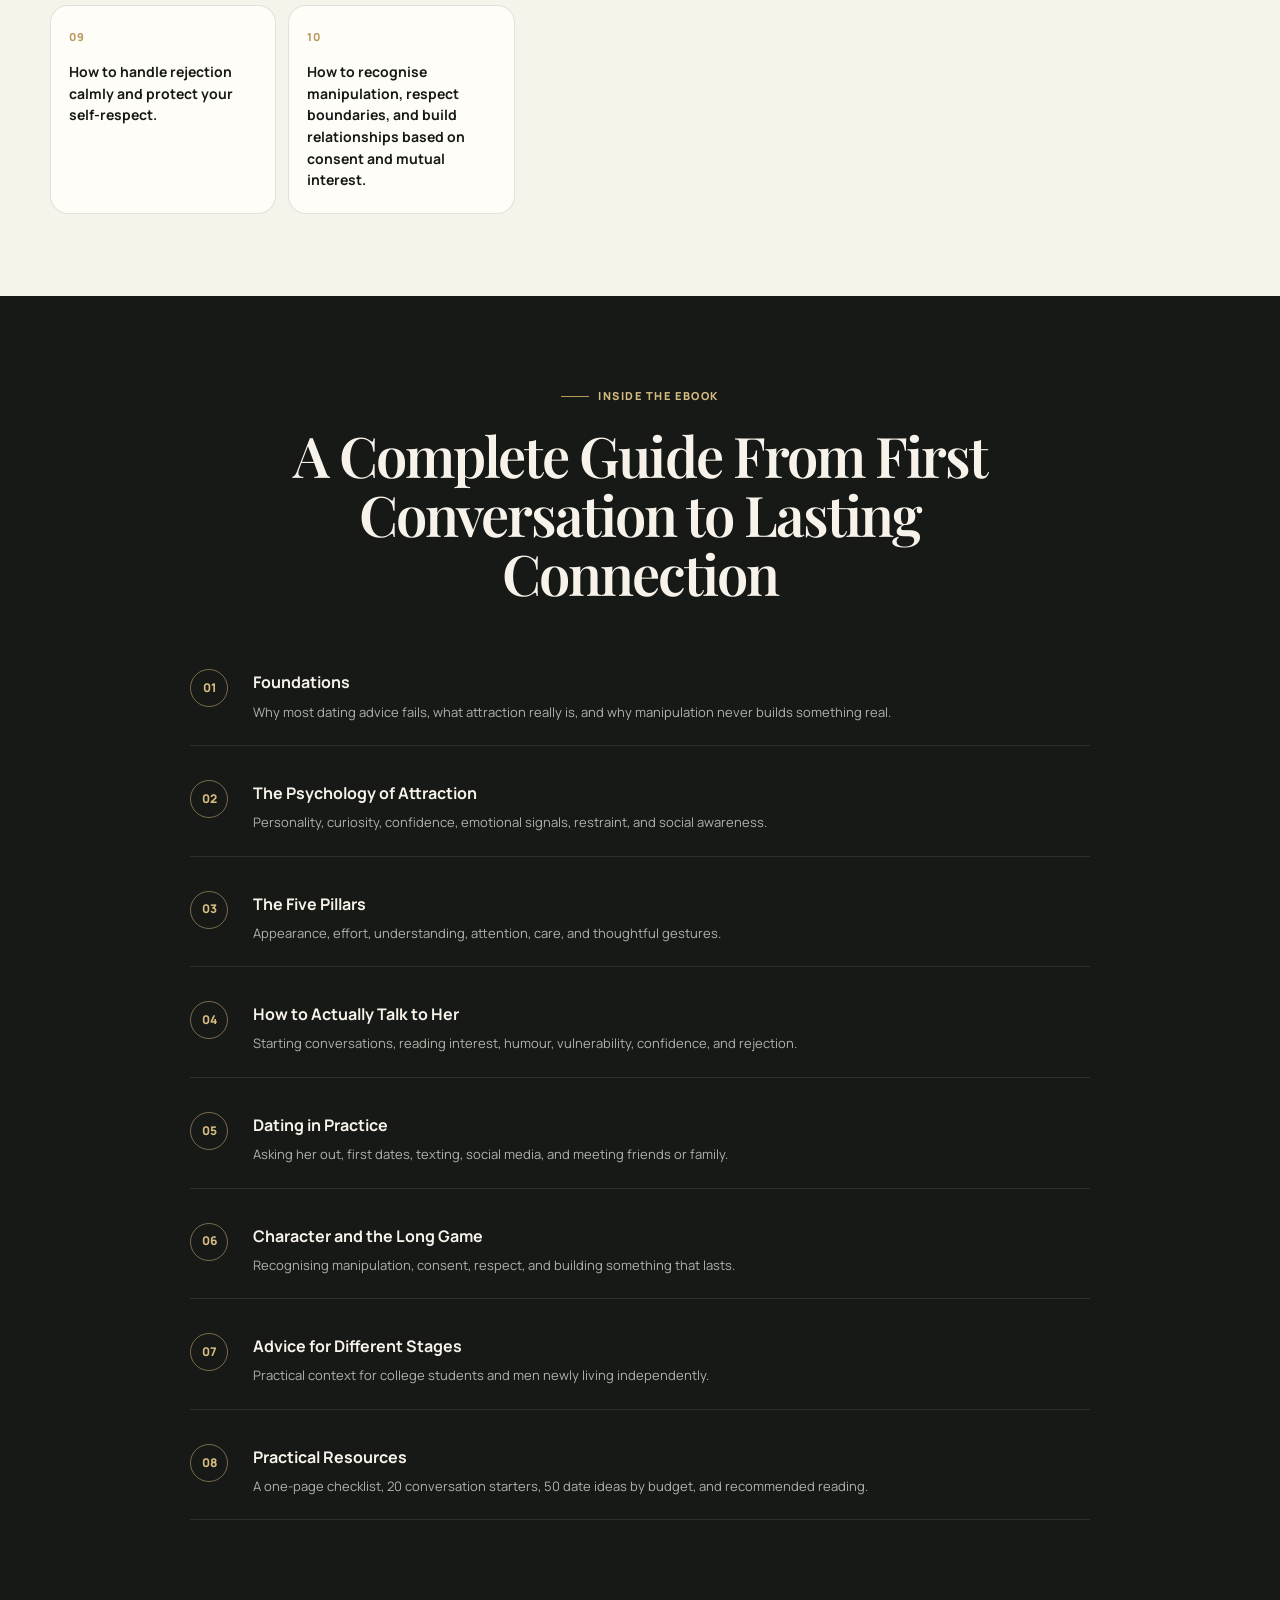
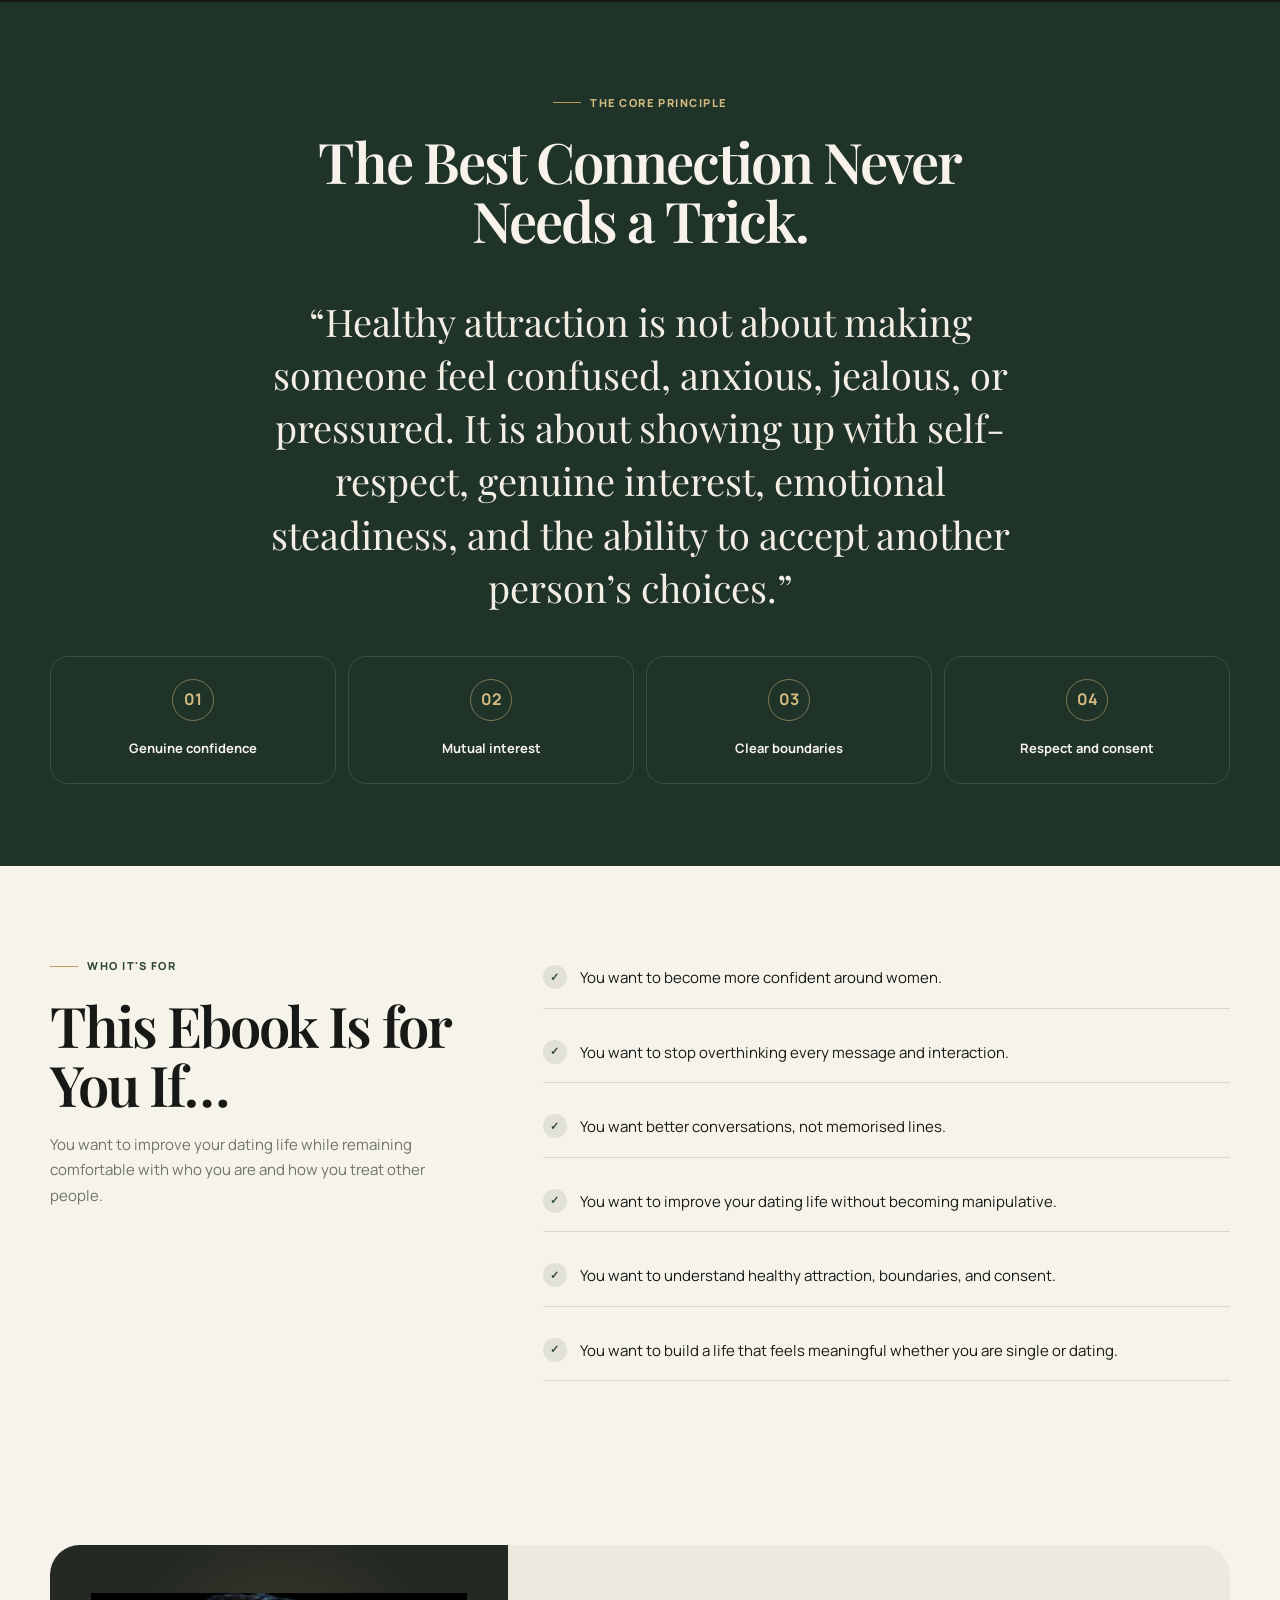
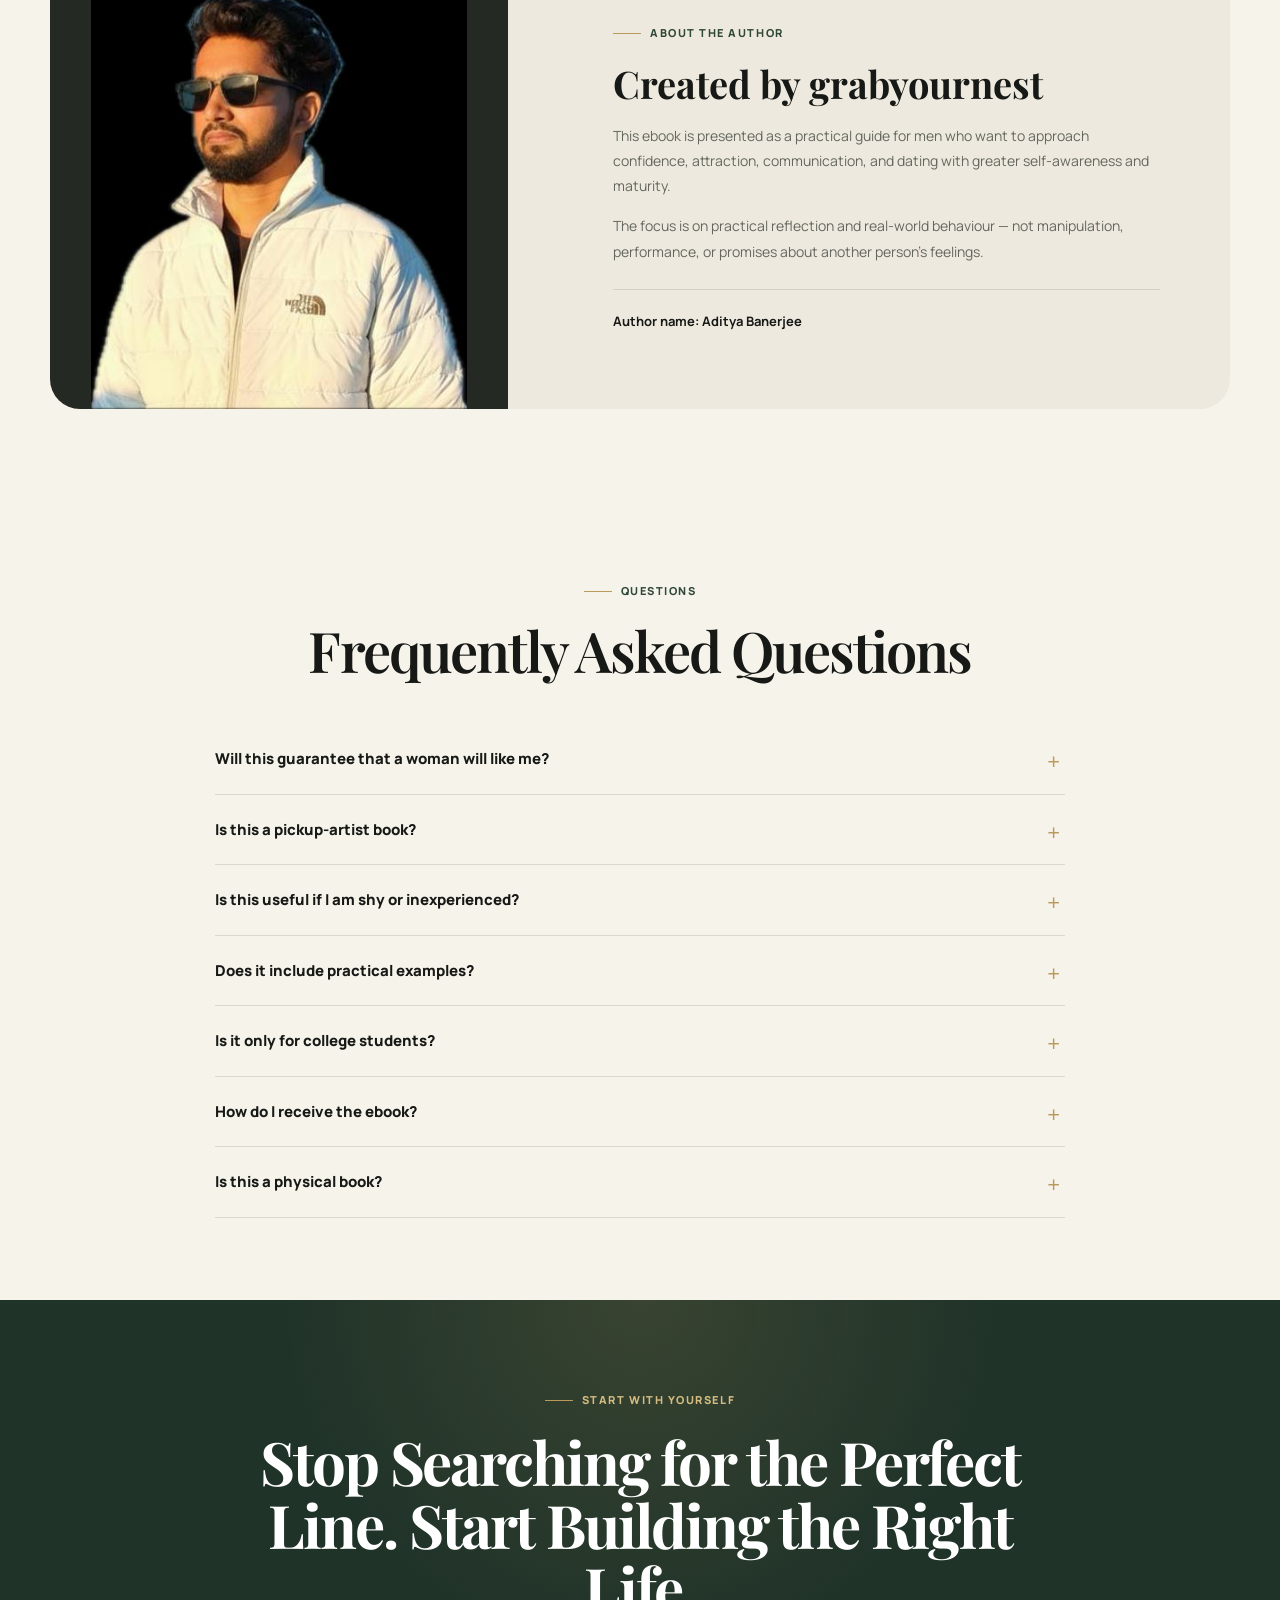
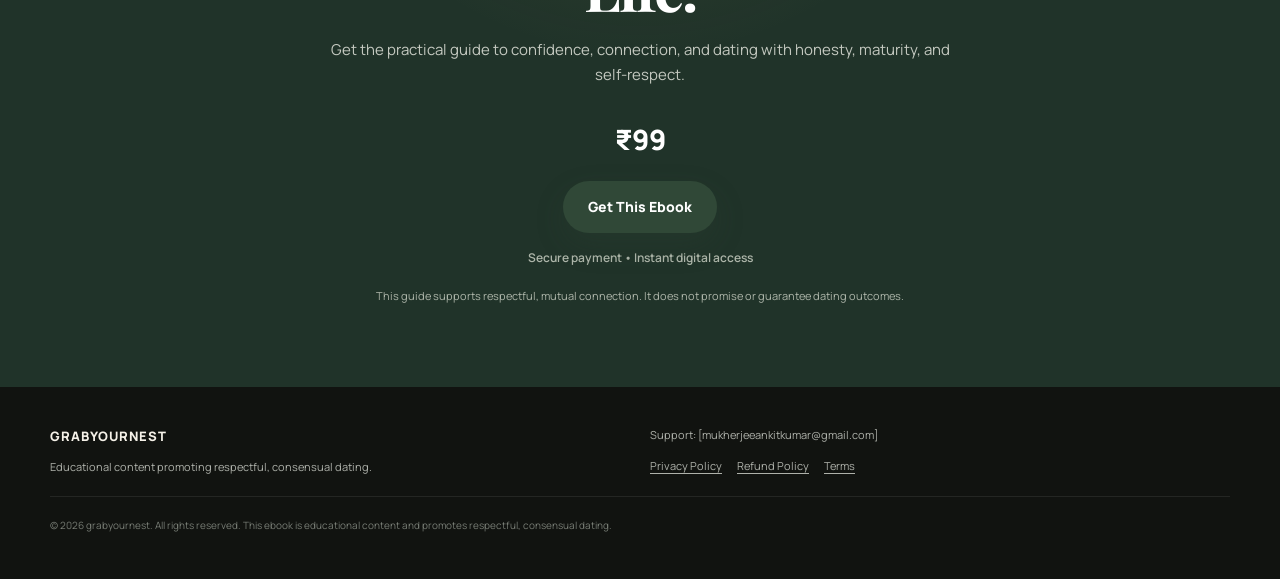
==== commit 3666a8a4: "Update how-to-attract-women.html" ====
--- a/how-to-attract-women.html
+++ b/how-to-attract-women.html
@@ -37,6 +37,7 @@
       --forest-dark: #203329;
       --gold: #b99a5b;
       --gold-light: #d5bc82;
+      --plum: #66396f;
       --muted: #777a73;
       --line: rgba(23, 25, 22, 0.12);
       --shadow: 0 24px 70px rgba(16, 19, 15, 0.13);
@@ -104,7 +105,7 @@
 
       /*
         BRAND NAME:
-        [grabyournest]
+        grabyournest
       */
 
       /*
@@ -241,7 +242,7 @@
     .hero h1 {
       max-width: 720px;
       font-family: "Playfair Display", serif;
-      font-size: clamp(42px, 11vw, 76px);
+      font-size: clamp(36px, 8vw, 68px);
       line-height: 0.99;
       letter-spacing: -0.045em;
       font-weight: 600;
@@ -249,7 +250,7 @@
     }
 
     .hero h1 em {
-      color: var(--forest);
+      color: var(--plum);
       font-style: normal;
     }
 
@@ -807,7 +808,7 @@
     }
 
     .author-photo {
-      min-height: 400px;
+      min-height: 320px;
       background:
         radial-gradient(circle at 50% 30%, rgba(185,154,91,0.2), transparent 40%),
         #242923;
@@ -818,9 +819,9 @@
     }
 
     .author-photo img {
-      width: 100%;
+      width: 82%;
       height: 100%;
-      max-height: 560px;
+      max-height: 430px;
       object-fit: contain;
       object-position: bottom center;
     }
@@ -1166,8 +1167,8 @@
 
   <header class="site-header">
     <div class="container header-inner">
-      <!-- Replace [grabyournest] with your actual brand name -->
-      <div class="brand">[grabyournest]</div>
+      <!-- Replace grabyournest with your actual brand name -->
+      <div class="brand">grabyournest</div>
 
       <div class="header-label">
         Digital Ebook
@@ -1190,9 +1191,9 @@
             A Field Guide for Young Men
           </div>
 
-          <h1>
-            Become Someone
-            <em>Worth Being Drawn To.</em>
+                    <h1>
+           
+            <em> The Psychology of  attraction, Confidence, Communication </em>
           </h1>
 
           <p class="hero-description">
@@ -1235,12 +1236,12 @@
 
         <div class="book-stage reveal">
 
-          <div class="book">
-            <img
-              class="book-cover-art"
-              src="book-cover.png"
-              alt="How to Attract Women: Change Inside and Outside book cover"
-            />
+          <div class="book">
+            <img
+              class="book-cover-art"
+              src="What women actually want.png"
+              alt="How to Attract Women: Change Inside and Outside book cover"
+            />
           </div>
         </div>
 
@@ -1707,7 +1708,7 @@
             </div>
 
             <h2>
-              Created by [grabyournest]
+              Created by grabyournest
             </h2>
 
             <p>
@@ -1911,8 +1912,8 @@
     <div class="container footer-grid">
 
       <div>
-        <!-- Replace [grabyournest] with your actual brand name -->
-        <div class="footer-brand">[grabyournest]</div>
+        <!-- Replace grabyournest with your actual brand name -->
+        <div class="footer-brand">grabyournest</div>
 
         <p class="footer-text" style="margin-top:10px;">
           Educational content promoting respectful, consensual dating.
@@ -1944,7 +1945,7 @@
       </div>
 
       <div class="copyright">
-        © <span id="year"></span> [grabyournest]. All rights reserved.
+        © <span id="year"></span> grabyournest. All rights reserved.
         This ebook is educational content and promotes respectful,
         consensual dating.
       </div>
@@ -1987,7 +1988,7 @@
       [ADITYA BANERJEE]
 
       BRAND:
-      [grabyournest]
+      grabyournest
 
       PRICE:
       99
@@ -2010,7 +2011,7 @@
       paymentUrl: "https://superprofile.bio/vp/how-to-attract-women--296",
       thankYouUrl: "[THANK_YOU_PAGE_URL]",
       authorName: "[ADITYA BANERJEE]",
-      brandName: "[grabyournest]",
+      brandName: "grabyournest",
       price: "Rs. 99",
       supportEmail: "[mukherjeeankitkumar@gmail.com]"
     };
@@ -2060,4 +2061,4 @@
   </script>
 
 </body>
-</html>+</html>
